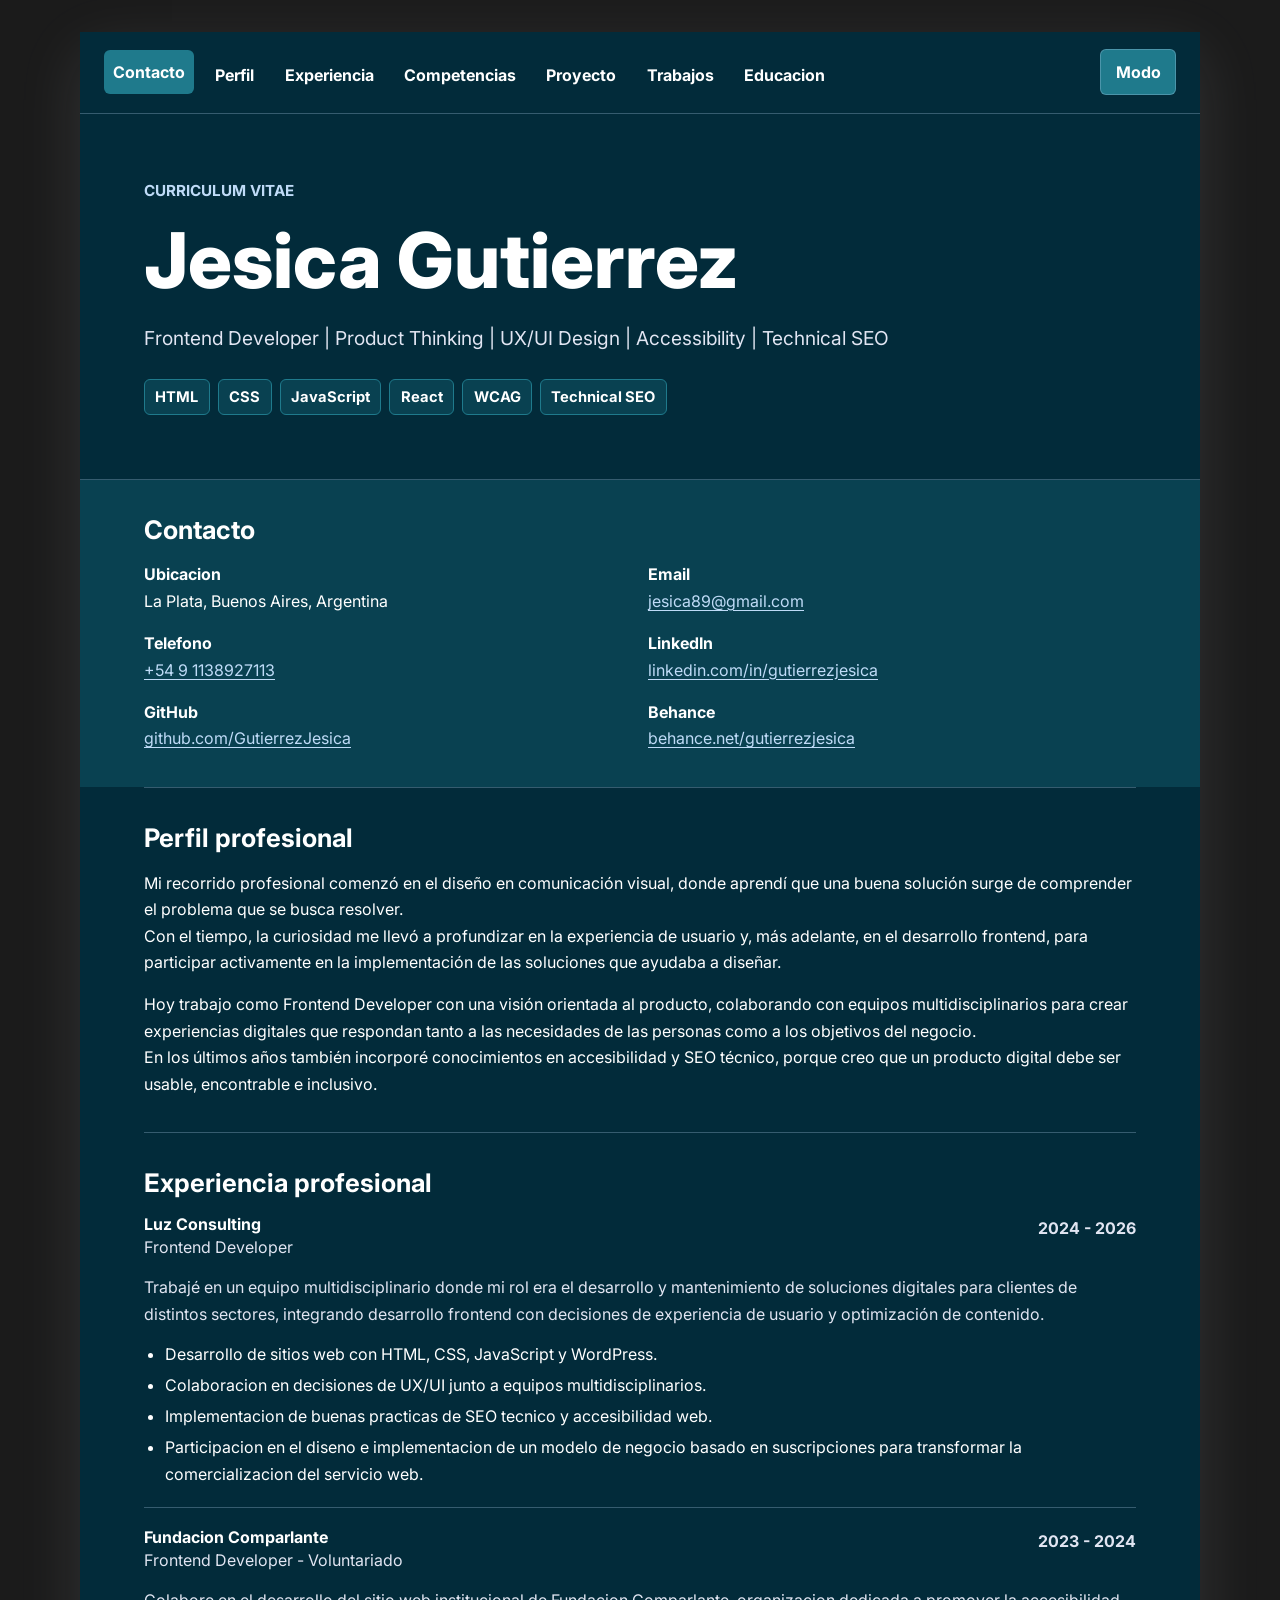
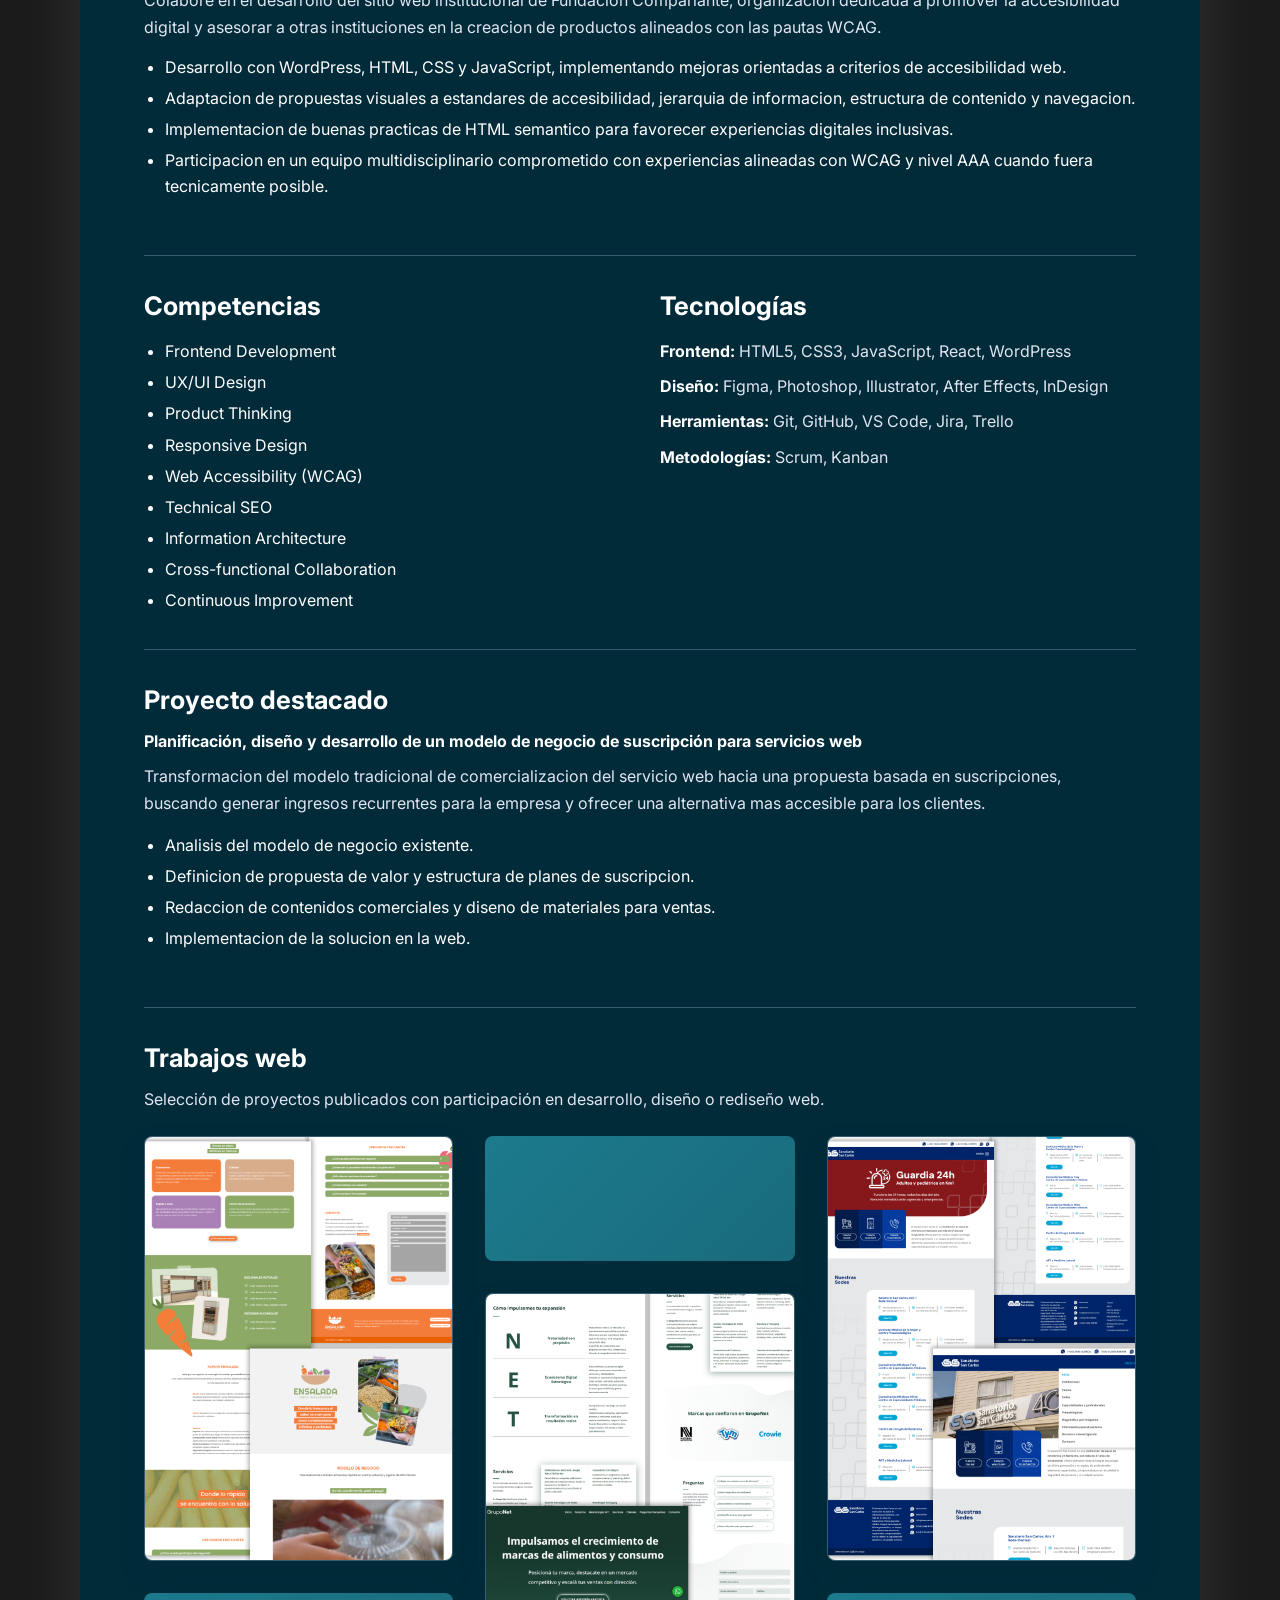
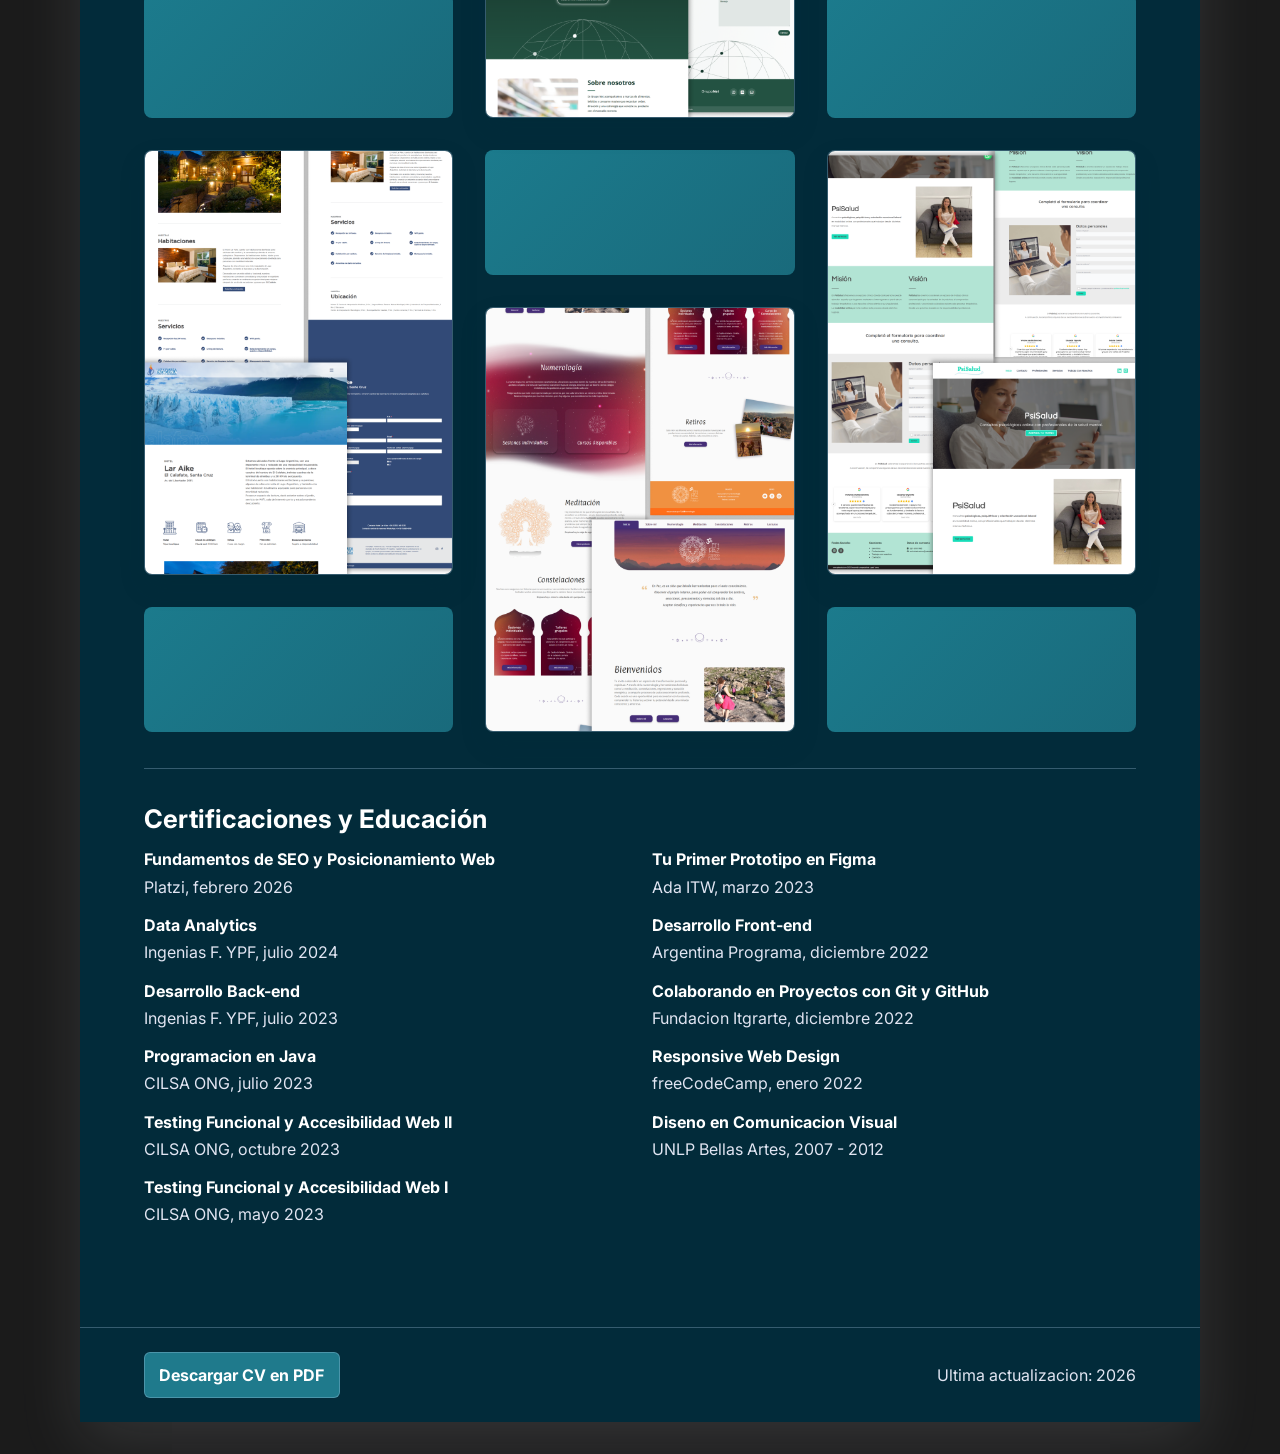
==== index.html @ cd1160b7 "certificaciones listas" ====
<!DOCTYPE html>
<html lang="es-AR" data-theme="light">
<head>
    <meta charset="UTF-8">
    <meta name="viewport" content="width=device-width, initial-scale=1.0">
    <meta name="description" content="CV de Jesica Gutierrez, Frontend Developer con experiencia en accesibilidad web, UX/UI, SEO tecnico, WordPress, HTML, CSS, JavaScript y React.">
    <meta name="keywords" content="Jesica Gutierrez, Frontend Developer, UX UI, accesibilidad web, WCAG, SEO tecnico, WordPress, React, HTML, CSS, JavaScript, La Plata">
    <meta name="author" content="Jesica Gutierrez">
    <meta name="robots" content="index, follow">
    <meta property="og:type" content="profile">
    <meta property="og:title" content="Jesica Gutierrez | Frontend Developer">
    <meta property="og:description" content="CV profesional de Jesica Gutierrez: frontend, UX/UI, accesibilidad web, SEO tecnico y WordPress.">
    <meta property="og:locale" content="es_AR">
    <meta name="twitter:card" content="summary">
    <meta name="twitter:title" content="Jesica Gutierrez | Frontend Developer">
    <meta name="twitter:description" content="CV profesional orientado a frontend, accesibilidad web, UX/UI y SEO tecnico.">
    <link rel="canonical" href="https://gutierrezjesica.github.io/CV-Gutierrez-Jesica/">
    <link rel="preconnect" href="https://fonts.googleapis.com">
    <link rel="preconnect" href="https://fonts.gstatic.com" crossorigin>
    <link rel="stylesheet" href="https://fonts.googleapis.com/css2?family=Inter:opsz,wght@14..32,100..900&display=swap">
    <link rel="stylesheet" href="estilos.css">
    <script src="funciones.js" defer></script>
    <script type="application/ld+json">
    {
        "@context": "https://schema.org",
        "@type": "Person",
        "name": "Jesica Gutierrez",
        "jobTitle": "Frontend Developer",
        "email": "mailto:jesica89@gmail.com",
        "telephone": "+5491138927113",
        "address": {
            "@type": "PostalAddress",
            "addressLocality": "La Plata",
            "addressRegion": "Buenos Aires",
            "addressCountry": "AR"
        },
        "url": "https://gutierrezjesica.github.io/CV-Gutierrez-Jesica/",
        "sameAs": [
            "https://linkedin.com/in/gutierrezjesica",
            "https://github.com/GutierrezJesica",
            "https://behance.net/gutierrezjesica"
        ],
        "knowsAbout": [
            "Frontend Development",
            "Web Accessibility",
            "WCAG",
            "UX/UI Design",
            "Technical SEO",
            "WordPress",
            "React",
            "HTML5",
            "CSS3",
            "JavaScript"
        ]
    }
    </script>
    <title>Jesica Gutierrez | Frontend Developer, Accesibilidad y UX/UI</title>
</head>
<body>
    <a class="skip-link" href="#contenido">Saltar al contenido principal</a>

    <div class="page-shell">
        <header class="site-header">
            <nav class="site-nav" aria-label="Navegacion principal del CV">
                <ul>
                    <li><a href="#contacto">Contacto</a></li>
                    <li><a href="#perfil">Perfil</a></li>
                    <li><a href="#experiencia">Experiencia</a></li>
                    <li><a href="#competencias">Competencias</a></li>
                    <li><a href="#proyecto">Proyecto</a></li>
                    <li><a href="#trabajos">Trabajos</a></li>
                    <li><a href="#educacion">Educacion</a></li>
                </ul>
                <button class="theme-toggle" type="button" aria-pressed="false" aria-label="Cambiar a modo oscuro">
                    <span aria-hidden="true">Modo</span>
                </button>
            </nav>

            <div class="hero">
                <p class="eyebrow">Curriculum vitae</p>
                <h1>Jesica Gutierrez</h1>
                <p class="headline">Frontend Developer | Product Thinking | UX/UI Design | Accessibility | Technical SEO</p>
                <ul class="hero-tags" aria-label="Especialidades principales">
                    <li>HTML</li>
                    <li>CSS</li>
                    <li>JavaScript</li>
                    <li>React</li>
                    <li>WCAG</li>
                    <li>Technical SEO</li>
                </ul>
            </div>
        </header>

        <main id="contenido">
            <section class="section contact-section" id="contacto" aria-labelledby="contacto-titulo">
                <h2 id="contacto-titulo">Contacto</h2>
                <address class="contact-grid">
                    <p><span>Ubicacion</span> La Plata, Buenos Aires, Argentina</p>
                    <p><span>Email</span> <a href="mailto:jesica89@gmail.com">jesica89@gmail.com</a></p>
                    <p><span>Telefono</span> <a href="tel:+5491138927113">+54 9 1138927113</a></p>
                    <p><span>LinkedIn</span> <a href="https://linkedin.com/in/gutierrezjesica">linkedin.com/in/gutierrezjesica</a></p>
                    <p><span>GitHub</span> <a href="https://github.com/GutierrezJesica">github.com/GutierrezJesica</a></p>
                    <p><span>Behance</span> <a href="https://behance.net/gutierrezjesica">behance.net/gutierrezjesica</a></p>
                </address>
            </section>

            <section class="section" id="perfil" aria-labelledby="perfil-titulo">
                <h2 id="perfil-titulo">Perfil profesional</h2>
                <p>Mi recorrido profesional comenzó en el diseño en comunicación visual, donde aprendí que una buena solución surge de comprender el problema que se busca resolver.
<br>Con el tiempo, la curiosidad me llevó a profundizar en la experiencia de usuario y, más adelante, en el desarrollo frontend, para participar activamente en la implementación de las soluciones que ayudaba a diseñar.</p>
                <p>Hoy trabajo como Frontend Developer con una visión orientada al producto, colaborando con equipos multidisciplinarios para crear experiencias digitales que respondan tanto a las necesidades de las personas como a los objetivos del negocio.
<br>En los últimos años también incorporé conocimientos en accesibilidad y SEO técnico, porque creo que un producto digital debe ser usable, encontrable e inclusivo.</p>
            </section>

            <section class="section" id="experiencia" aria-labelledby="experiencia-titulo">
                <h2 id="experiencia-titulo">Experiencia profesional</h2>

                <article class="job">
                    <header>
                        <div>
                            <h3>Luz Consulting</h3>
                            <p>Frontend Developer</p>
                        </div>
                        <p class="date">2024 - 2026</p>
                    </header>
                    <p>Trabajé en un equipo multidisciplinario donde mi rol era el desarrollo y mantenimiento de soluciones digitales para clientes de distintos sectores, integrando desarrollo frontend con decisiones de experiencia de usuario y optimización de contenido.</p>
                    <ul>
                        <li>Desarrollo de sitios web con HTML, CSS, JavaScript y WordPress.</li>
                        <li>Colaboracion en decisiones de UX/UI junto a equipos multidisciplinarios.</li>
                        <li>Implementacion de buenas practicas de SEO tecnico y accesibilidad web.</li>
                        <li>Participacion en el diseno e implementacion de un modelo de negocio basado en suscripciones para transformar la comercializacion del servicio web.</li>
                    </ul>
                </article>

                <article class="job">
                    <header>
                        <div>
                            <h3>Fundacion Comparlante</h3>
                            <p>Frontend Developer - Voluntariado</p>
                        </div>
                        <p class="date">2023 - 2024</p>
                    </header>
                    <p>Colabore en el desarrollo del sitio web institucional de Fundacion Comparlante, organizacion dedicada a promover la accesibilidad digital y asesorar a otras instituciones en la creacion de productos alineados con las pautas WCAG.</p>
                    <ul>
                        <li>Desarrollo con WordPress, HTML, CSS y JavaScript, implementando mejoras orientadas a criterios de accesibilidad web.</li>
                        <li>Adaptacion de propuestas visuales a estandares de accesibilidad, jerarquia de informacion, estructura de contenido y navegacion.</li>
                        <li>Implementacion de buenas practicas de HTML semantico para favorecer experiencias digitales inclusivas.</li>
                        <li>Participacion en un equipo multidisciplinario comprometido con experiencias alineadas con WCAG y nivel AAA cuando fuera tecnicamente posible.</li>
                    </ul>
                </article>
            </section>

            <section class="section" id="competencias" aria-label="Competencias y tecnologías">
                <div class="skills-grid">
                    <section aria-labelledby="competencias-lista-titulo">
                        <h2 id="competencias-lista-titulo">Competencias</h2>
                        <ul>
                            <li>Frontend Development</li>
                            <li>UX/UI Design</li>
                            <li>Product Thinking</li>
                            <li>Responsive Design</li>
                            <li>Web Accessibility (WCAG)</li>
                            <li>Technical SEO</li>
                            <li>Information Architecture</li>
                            <li>Cross-functional Collaboration</li>
                            <li>Continuous Improvement</li>
                        </ul>
                    </section>
                    <section aria-labelledby="tecnologias-lista-titulo">
                        <h2 id="tecnologias-lista-titulo">Tecnologías</h2>
                        <dl class="tech-list">
                            <div>
                                <dt>Frontend:</dt>
                                <dd>HTML5, CSS3, JavaScript, React, WordPress</dd>
                            </div>
                            <div>
                                <dt>Diseño:</dt>
                                <dd>Figma, Photoshop, Illustrator, After Effects, InDesign</dd>
                            </div>
                            <div>
                                <dt>Herramientas:</dt>
                                <dd>Git, GitHub, VS Code, Jira, Trello</dd>
                            </div>
                            <div>
                                <dt>Metodologías:</dt>
                                <dd>Scrum, Kanban</dd>
                            </div>
                        </dl>
                    </section>
                </div>
            </section>

            <section class="section" id="proyecto" aria-labelledby="proyecto-titulo">
                <h2 id="proyecto-titulo">Proyecto destacado</h2>
                <article class="project">
                    <h3>Planificación, diseño y desarrollo de un modelo de negocio de suscripción para servicios web</h3>
                    <p>Transformacion del modelo tradicional de comercializacion del servicio web hacia una propuesta basada en suscripciones, buscando generar ingresos recurrentes para la empresa y ofrecer una alternativa mas accesible para los clientes.</p>
                    <ul>
                        <li>Analisis del modelo de negocio existente.</li>
                        <li>Definicion de propuesta de valor y estructura de planes de suscripcion.</li>
                        <li>Redaccion de contenidos comerciales y diseno de materiales para ventas.</li>
                        <li>Implementacion de la solucion en la web.</li>
                    </ul>
                </article>
            </section>

            <section class="section" id="trabajos" aria-labelledby="trabajos-titulo">
                <div class="section-heading">
                    <h2 id="trabajos-titulo">Trabajos web</h2>
                    <p>Selección de proyectos publicados con participación en desarrollo, diseño o rediseño web.</p>
                </div>
                <section class="mosaic" aria-label="Proyectos destacados">
                    <div class="column">
                        <article class="card image tall">
                            <img src="Proyectos/Ensalada.png" alt="Captura del sitio web Ensalada" loading="lazy">
                            <a class="card-overlay" href="https://ensalada.com.ar/" target="_blank" rel="noopener noreferrer" aria-labelledby="project-1-title" aria-label="Ver proyecto Ensalada">
                                <p class="card-type">Desarrollo web</p>
                                <h3 id="project-1-title">Ensalada</h3>
                                <p>Sitio para marca gastronómica con foco en presentación comercial, modelo de negocio y puntos de contacto.</p>
                                <span class="card-cta">Ver proyecto</span>
                                <span class="sr-only">Ver proyecto Ensalada en una pestaña nueva</span>
                            </a>
                        </article>

                        <div class="block small" aria-hidden="true"></div>

                        <article class="card image medium">
                            <img src="Proyectos/Complejos%20Luz%20y%20Fuerza.png" alt="Captura del sitio web Luz y Fuerza Patagonia" loading="lazy">
                            <a class="card-overlay" href="https://complejoshotelerosluzyfuerzapatagonia.com.ar/" target="_blank" rel="noopener noreferrer" aria-labelledby="project-2-title" aria-label="Ver proyecto Luz y Fuerza Patagonia">
                                <p class="card-type">Desarrollo web</p>
                                <h3 id="project-2-title">Luz y Fuerza Patagonia</h3>
                                <p>Sitio para complejos hoteleros con foco en la comunicación de sedes, servicios e información institucional.</p>
                                <span class="card-cta">Ver proyecto</span>
                                <span class="sr-only">Ver proyecto Luz y Fuerza Patagonia en una pestaña nueva</span>
                            </a>
                        </article>

                        <div class="block large" aria-hidden="true"></div>
                    </div>

                    <div class="column reverse">
                        <div class="block medium" aria-hidden="true"></div>

                        <article class="card image small">
                            <img src="Proyectos/Grupo%20NET.png" alt="Captura del sitio web Grupo NET" loading="lazy">
                            <a class="card-overlay" href="https://gruponet.ar/" target="_blank" rel="noopener noreferrer" aria-labelledby="project-3-title" aria-label="Ver proyecto Grupo NET">
                                <p class="card-type">Desarrollo web</p>
                                <h3 id="project-3-title">Grupo NET</h3>
                                <p>Presencia corporativa para comunicar servicios, propuesta de valor y canales de contacto.</p>
                                <span class="card-cta">Ver proyecto</span>
                                <span class="sr-only">Ver proyecto Grupo NET en una pestaña nueva</span>
                            </a>
                        </article>

                        <div class="block large" aria-hidden="true"></div>

                        <article class="card image tall">
                            <img src="Proyectos/En%20Paz%20espacio.png" alt="Captura del sitio web En Paz Espacio" loading="lazy">
                            <a class="card-overlay" href="https://enpazespacio.com.ar/" target="_blank" rel="noopener noreferrer" aria-labelledby="project-4-title" aria-label="Ver proyecto En Paz Espacio">
                                <p class="card-type">Diseño web</p>
                                <h3 id="project-4-title">En Paz Espacio</h3>
                                <p>Diseño de experiencia para espacio holístico, con organización de contenidos y navegación clara.</p>
                                <span class="card-cta">Ver proyecto</span>
                                <span class="sr-only">Ver proyecto En Paz Espacio en una pestaña nueva</span>
                            </a>
                        </article>
                    </div>

                    <div class="column">
                        <article class="card image medium">
                            <img src="Proyectos/Sanatorio%20San%20Carlos.png" alt="Captura del sitio web Sanatorio San Carlos" loading="lazy">
                            <a class="card-overlay" href="https://ssancarlos.com.ar/sancarlos/" target="_blank" rel="noopener noreferrer" aria-labelledby="project-5-title" aria-label="Ver proyecto Sanatorio San Carlos">
                                <p class="card-type">Desarrollo web</p>
                                <h3 id="project-5-title">Sanatorio San Carlos</h3>
                                <p>Sitio institucional de salud con información de contacto, turnos y servicios para pacientes.</p>
                                <span class="card-cta">Ver proyecto</span>
                                <span class="sr-only">Ver proyecto Sanatorio San Carlos en una pestaña nueva</span>
                            </a>
                        </article>

                        <div class="block large" aria-hidden="true"></div>

                        <article class="card image small">
                            <img src="Proyectos/Psi%20Salud.png" alt="Captura del sitio web Psi Salud" loading="lazy">
                            <a class="card-overlay" href="https://psisalud.com/" target="_blank" rel="noopener noreferrer" aria-labelledby="project-6-title" aria-label="Ver proyecto Psi Salud">
                                <p class="card-type">Rediseño web</p>
                                <h3 id="project-6-title">Psi Salud</h3>
                                <p>Rediseño para servicio de salud mental online con foco en claridad, confianza y acceso a la información.</p>
                                <span class="card-cta">Ver proyecto</span>
                                <span class="sr-only">Ver proyecto Psi Salud en una pestaña nueva</span>
                            </a>
                        </article>

                        <div class="block medium" aria-hidden="true"></div>
                    </div>
                </section>
            </section>

            <section class="section" id="educacion" aria-labelledby="educacion-titulo">
                <h2 id="educacion-titulo">Certificaciones y Educación</h2>
                <div class="timeline">
                    <article>
                        <h3>Fundamentos de SEO y Posicionamiento Web</h3>
                        <p>Platzi, febrero 2026</p>
                    </article>
                    <article>
                        <h3>Tu Primer Prototipo en Figma</h3>
                        <p>Ada ITW, marzo 2023</p>
                    </article>
                    <article>
                        <h3>Data Analytics</h3>
                        <p>Ingenias F. YPF, julio 2024</p>
                    </article>
                    <article>
                        <h3>Desarrollo Front-end</h3>
                        <p>Argentina Programa, diciembre 2022</p>
                    </article>
                    <article>
                        <h3>Desarrollo Back-end</h3>
                        <p>Ingenias F. YPF, julio 2023</p>
                    </article>
                    <article>
                        <h3>Colaborando en Proyectos con Git y GitHub</h3>
                        <p>Fundacion Itgrarte, diciembre 2022</p>
                    </article>
                    <article>
                        <h3>Programacion en Java</h3>
                        <p>CILSA ONG, julio 2023</p>
                    </article>
                    <article>
                        <h3>Responsive Web Design</h3>
                        <p>freeCodeCamp, enero 2022</p>
                    </article>
                    <article>
                        <h3>Testing Funcional y Accesibilidad Web II</h3>
                        <p>CILSA ONG, octubre 2023</p>
                    </article>
                    <article>
                        <h3>Diseno en Comunicacion Visual</h3>
                        <p>UNLP Bellas Artes, 2007 - 2012</p>
                    </article>
                    <article>
                        <h3>Testing Funcional y Accesibilidad Web I</h3>
                        <p>CILSA ONG, mayo 2023</p>
                    </article>
                </div>
            </section>
        </main>

        <footer class="site-footer">
            <a class="button" href="CV-GutierrezJesica.pdf" download>Descargar CV en PDF</a>
            <p>Ultima actualizacion: 2026</p>
        </footer>
    </div>
</body>
</html>
---- estilos.css ----
:root {
    color-scheme: dark;
    scroll-behavior: smooth;
    --palette-bg: #022b3a;
    --palette-detail: #1f7a8c;
    --palette-accent: #bfdbf7;
    --palette-shadow: #e1e5f2;
    --palette-text: #ffffff;
    --bg: var(--palette-bg);
    --surface: var(--palette-bg);
    --surface-muted: rgba(31, 122, 140, 0.28);
    --text: var(--palette-text);
    --muted: var(--palette-shadow);
    --border: rgba(191, 219, 247, 0.28);
    --accent: var(--palette-accent);
    --accent-strong: var(--palette-accent);
    --detail: var(--palette-detail);
    --focus: var(--palette-accent);
    --shadow: rgba(225, 229, 242, 0.12);
    --font-sans: "Inter", system-ui, -apple-system, BlinkMacSystemFont, "Segoe UI", sans-serif;
    --font-size-base: 1rem;
    --font-size-small: 0.92rem;
    --font-size-label: 0.95rem;
    --font-size-body-large: clamp(1.1rem, 2.4vw, 1.2rem);
    --font-size-heading: clamp(1.35rem, 2vw, 1.75rem);
    --font-size-title: clamp(2.4rem, 7vw, 4.8rem);
    --font-weight-regular: 400;
    --font-weight-bold: 700;
    --font-weight-extrabold: 800;
    --line-height-base: 1.65;
    --line-height-heading: 1.2;
}

html[data-theme="dark"] {
    color-scheme: dark;
    --bg: var(--palette-bg);
    --surface: var(--palette-bg);
    --surface-muted: rgba(31, 122, 140, 0.28);
    --text: var(--palette-text);
    --muted: var(--palette-shadow);
    --border: rgba(191, 219, 247, 0.28);
    --accent: var(--palette-accent);
    --accent-strong: var(--palette-accent);
    --detail: var(--palette-detail);
    --focus: var(--palette-accent);
    --shadow: rgba(235, 237, 243, 0.12);
}

* {
    box-sizing: border-box;
}

html {
    font-size: 100%;
}

body {
    margin: 0;
    min-height: 100vh;
    background: #1b1b1b;
    color: var(--text);
    font-family: var(--font-sans);
    font-optical-sizing: auto;
    font-size: var(--font-size-base);
    font-weight: var(--font-weight-regular);
    line-height: var(--line-height-base);
}

body,
button {
    font-family: var(--font-sans);
    font-optical-sizing: auto;
    font-size: var(--font-size-base);
    font-weight: var(--font-weight-regular);
    line-height: var(--line-height-base);
}

a {
    color: var(--accent-strong);
    text-decoration: underline;
    text-underline-offset: 0.18em;
}

a:hover {
    color: var(--accent);
}

a:focus-visible,
button:focus-visible {
    outline: 3px solid var(--focus);
    outline-offset: 4px;
}

p,
ul {
    margin: 0;
}

ul {
    padding-left: 1.3rem;
}

li + li {
    margin-top: 0.3rem;
}

h1,
h2,
h3 {
    margin: 0;
    line-height: var(--line-height-heading);
}

h1 {
    max-width: 14ch;
    font-size: var(--font-size-title);
    font-weight: var(--font-weight-extrabold);
    letter-spacing: 0;
}

h2 {
    font-size: var(--font-size-heading);
    color: var(--text);
}

h3 {
    font-size: var(--font-size-base);
    color: var(--text);
}

.skip-link {
    position: absolute;
    top: 0.75rem;
    left: 0.75rem;
    z-index: 10;
    padding: 0.75rem 1rem;
    background: var(--surface);
    color: var(--accent-strong);
    border: 2px solid var(--focus);
    transform: translateY(-160%);
}

.skip-link:focus {
    transform: translateY(0);
}

.page-shell {
    width: min(1120px, calc(100% - 32px));
    margin: 32px auto;
    background: var(--surface);
    border: 0px solid var(--border);
    box-shadow: 0 20px 60px var(--shadow);
}

.site-header {
    border-bottom: 1px solid var(--border);
}

.site-nav {
    display: flex;
    align-items: center;
    justify-content: space-between;
    gap: 1rem;
    padding: 1rem 1.5rem;
    background: var(--surface);
    border-bottom: 1px solid var(--border);
}

.site-nav ul {
    display: flex;
    flex-wrap: wrap;
    gap: 0.4rem 0.8rem;
    align-items: center;
    padding: 0;
    list-style: none;
}

.site-nav a {
    display: inline-flex;
    min-height: 44px;
    align-items: center;
    padding: 0.35rem 0.55rem;
    border-radius: 6px;
    color: var(--text);
    font-weight: var(--font-weight-bold);
    text-decoration: none;
}

.site-nav a:hover,
.site-nav a[aria-current="true"] {
    background: var(--detail);
    color: var(--palette-text);
}

.theme-toggle,
.button {
    display: inline-flex;
    min-height: 44px;
    align-items: center;
    justify-content: center;
    gap: 0.5rem;
    padding: 0.55rem 0.9rem;
    border: 1px solid var(--border);
    border-radius: 6px;
    background: var(--detail);
    color: var(--text);
    cursor: pointer;
    font-weight: var(--font-weight-bold);
    text-decoration: none;
}

.theme-toggle:hover,
.button:hover {
    background: var(--accent);
    color: var(--surface);
}

.hero {
    padding: clamp(2rem, 6vw, 4rem) clamp(1.5rem, 5vw, 4rem);
}

.eyebrow {
    margin-bottom: 0.75rem;
    color: var(--accent-strong);
    font-size: var(--font-size-label);
    font-weight: var(--font-weight-bold);
    text-transform: uppercase;
}

.headline {
    max-width: 760px;
    margin-top: 1rem;
    color: var(--muted);
    font-size: var(--font-size-body-large);
}

.hero-tags {
    display: flex;
    flex-wrap: wrap;
    gap: 0.5rem;
    margin-top: 1.5rem;
    padding: 0;
    list-style: none;
}

.hero-tags li {
    margin: 0;
    padding: 0.3rem 0.65rem;
    border: 1px solid var(--detail);
    border-radius: 6px;
    background: var(--surface-muted);
    color: var(--text);
    font-size: var(--font-size-small);
    font-weight: var(--font-weight-bold);
}

main {
    padding: 0 clamp(1.5rem, 5vw, 4rem) clamp(2rem, 5vw, 4rem);
}

.section {
    padding: 2.2rem 0;
    border-top: 1px solid var(--border);
}

.section:first-child {
    border-top: 0;
}

.section > h2 {
    margin-bottom: 1rem;
}

.section > p + p {
    margin-top: 1rem;
}

.contact-section {
    background: var(--surface-muted);
    margin-right: calc(clamp(1.5rem, 5vw, 4rem) * -1);
    margin-left: calc(clamp(1.5rem, 5vw, 4rem) * -1);
    padding-right: clamp(1.5rem, 5vw, 4rem);
    padding-left: clamp(1.5rem, 5vw, 4rem);
}

.contact-grid {
    display: grid;
    grid-template-columns: repeat(2, minmax(0, 1fr));
    gap: 1rem;
    font-style: normal;
}

.contact-grid p {
    min-width: 0;
    overflow-wrap: anywhere;
}

.contact-grid span {
    display: block;
    color: var(--text);
    font-weight: var(--font-weight-bold);
}

.job,
.project {
    padding: 1.25rem 0;
    border-top: 1px solid var(--border);
}

.job:first-of-type,
.project:first-of-type {
    border-top: 0;
    padding-top: 0;
}

.job header {
    display: flex;
    justify-content: space-between;
    gap: 1rem;
    margin-bottom: 0.85rem;
}

.job header p,
.date {
    color: var(--muted);
}

.date {
    flex: 0 0 auto;
    font-weight: var(--font-weight-bold);
}

.job > p {
    margin-bottom: 0.85rem;
    color: var(--muted);
}

.skills-grid {
    display: grid;
    grid-template-columns: repeat(2, minmax(0, 1fr));
    gap: 2.5rem;
}

.skills-grid section {
    min-width: 0;
}

.skills-grid h2 {
    margin-bottom: 1rem;
    color: var(--text);
}

.tech-list {
    margin: 0;
}

.tech-list div + div {
    margin-top: 0.55rem;
}

.tech-list dt,
.tech-list dd {
    display: inline;
}

.tech-list dt {
    font-weight: var(--font-weight-bold);
}

.tech-list dd {
    margin: 0;
    color: var(--muted);
}

.timeline {
    display: grid;
    grid-template-columns: repeat(2, minmax(0, 1fr));
    gap: 1rem 1.5rem;
}

.timeline article {
    padding-top: 0;
}

.timeline p {
    margin-top: 0.25rem;
    color: var(--muted);
}

.project h3 {
    margin-bottom: 0.75rem;
}

.project p {
    margin-bottom: 1rem;
    color: var(--muted);
}

.section-heading {
    max-width: 760px;
    margin-bottom: 1.5rem;
}

.section-heading h2 {
    margin-bottom: 0.75rem;
}

.section-heading p {
    color: var(--muted);
}

.mosaic {
    display: grid;
    grid-template-columns: repeat(3, minmax(0, 1fr));
    gap: 32px;
    align-items: start;
    margin-top: 1rem;
}

.column {
    display: flex;
    flex-direction: column;
    gap: 32px;
}

.column.reverse {
    padding-top: 0;
}

.card {
    position: relative;
    overflow: hidden;
    border: 1px solid var(--border);
    border-radius: 8px;
    background: var(--surface);
    box-shadow: 0 12px 26px rgba(2, 43, 58, 0.16);
    transition: transform 0.25s ease, box-shadow 0.25s ease;
}

.card:hover,
.card:focus-within {
    transform: translateY(-2px);
    box-shadow: 0 18px 32px rgba(2, 43, 58, 0.22);
}

.card:focus-visible {
    outline: 3px solid var(--accent);
    outline-offset: 4px;
}

.card.image {
    height: 425px;
}

.card img {
    width: 100%;
    height: 100%;
    display: block;
    object-fit: cover;
    transition: filter 0.25s ease, transform 0.25s ease;
}

.card:hover img,
.card:focus-within img {
    filter: brightness(0.45);
    transform: scale(1.02);
}

.card-overlay {
    position: absolute;
    top: 0;
    left: 0;
    right: 0;
    display: flex;
    flex-direction: column;
    justify-content: flex-start;
    gap: 0.75rem;
    padding: 1.5rem;
    background: rgba(2, 43, 58, 0.85);
    color: var(--palette-text);
    opacity: 0;
    transition: opacity 0.25s ease;
    min-height: 100%;
    text-decoration: none;
}

.card:hover .card-overlay,
.card:focus-within .card-overlay,
.card-overlay:focus {
    opacity: 1;
}

.card-overlay h3,
.card-overlay p,
.card-overlay .card-type {
    text-decoration: none;
}

.card-type {
    margin: 0;
    font-size: 0.75rem;
    font-weight: var(--font-weight-bold);
    text-transform: uppercase;
    letter-spacing: 0.08em;
    color: var(--accent);
}

.card-overlay h3 {
    margin: 0;
    font-size: 1.4rem;
    line-height: 1.2;
}

.card-overlay p {
    margin: 0;
    color: var(--palette-text);
}

.card-cta {
    display: inline-flex;
    align-items: center;
    justify-content: center;
    padding: 0.65rem 1rem;
    margin-top: auto;
    border-radius: 999px;
    border: 1px solid var(--surface);
    background: var(--detail);
    color: var(--surface);
    font-weight: var(--font-weight-bold);
    text-transform: uppercase;
    letter-spacing: 0.08em;
    transition: background 0.2s ease, transform 0.15s ease, border-color 0.2s ease;
}

.card-overlay:hover .card-cta,
.card-overlay:focus .card-cta,
.card-overlay:focus-visible .card-cta {
    background: var(--accent);
}

.card-overlay:active .card-cta {
    transform: translateY(1px);
    background: var(--surface);
    color: var(--detail);
}

.card-overlay:focus-visible {
    outline: 3px solid var(--focus);
    outline-offset: 4px;
}

/* Screen-reader only helper */
.sr-only {
    position: absolute !important;
    width: 1px !important;
    height: 1px !important;
    padding: 0 !important;
    margin: -1px !important;
    overflow: hidden !important;
    clip: rect(0 0 0 0) !important;
    white-space: nowrap !important;
    border: 0 !important;
}

.block {
    border-radius: 8px;
    background: linear-gradient(135deg, rgba(29,127,145,0.95), rgba(31,122,140,0.8));
    height: 125px;
}

@media (max-width: 860px) {
    .mosaic {
        grid-template-columns: 1fr;
    }

    .column.reverse {
        padding-top: 0;
    }
}

@media (max-width: 560px) {
    .mosaic {
        gap: 0.8rem;
    }

    .column {
        gap: 0.8rem;
    }

    .tall {
        height: 240px;
    }

    .medium {
        height: 180px;
    }

    .small {
        height: 120px;
    }

    .large {
        height: 220px;
    }
}

.site-footer {
    display: flex;
    align-items: center;
    justify-content: space-between;
    gap: 1rem;
    padding: 1.5rem clamp(1.5rem, 5vw, 4rem);
    border-top: 1px solid var(--border);
    color: var(--muted);
}

@media (prefers-reduced-motion: reduce) {
    :root {
        scroll-behavior: auto;
    }
}

@media (max-width: 860px) {
    .site-nav {
        align-items: flex-start;
        flex-direction: column;
    }

    .skills-grid,
    .work-grid,
    .timeline,
    .contact-grid {
        grid-template-columns: 1fr;
    }
}

@media (max-width: 560px) {
    .page-shell {
        width: 100%;
        margin: 0;
        border-right: 0;
        border-left: 0;
    }

    .site-nav ul {
        width: 100%;
    }

    .site-nav li {
        flex: 1 1 44%;
    }

    .site-nav a {
        width: 100%;
    }

    .job header,
    .site-footer {
        flex-direction: column;
        align-items: flex-start;
    }
}
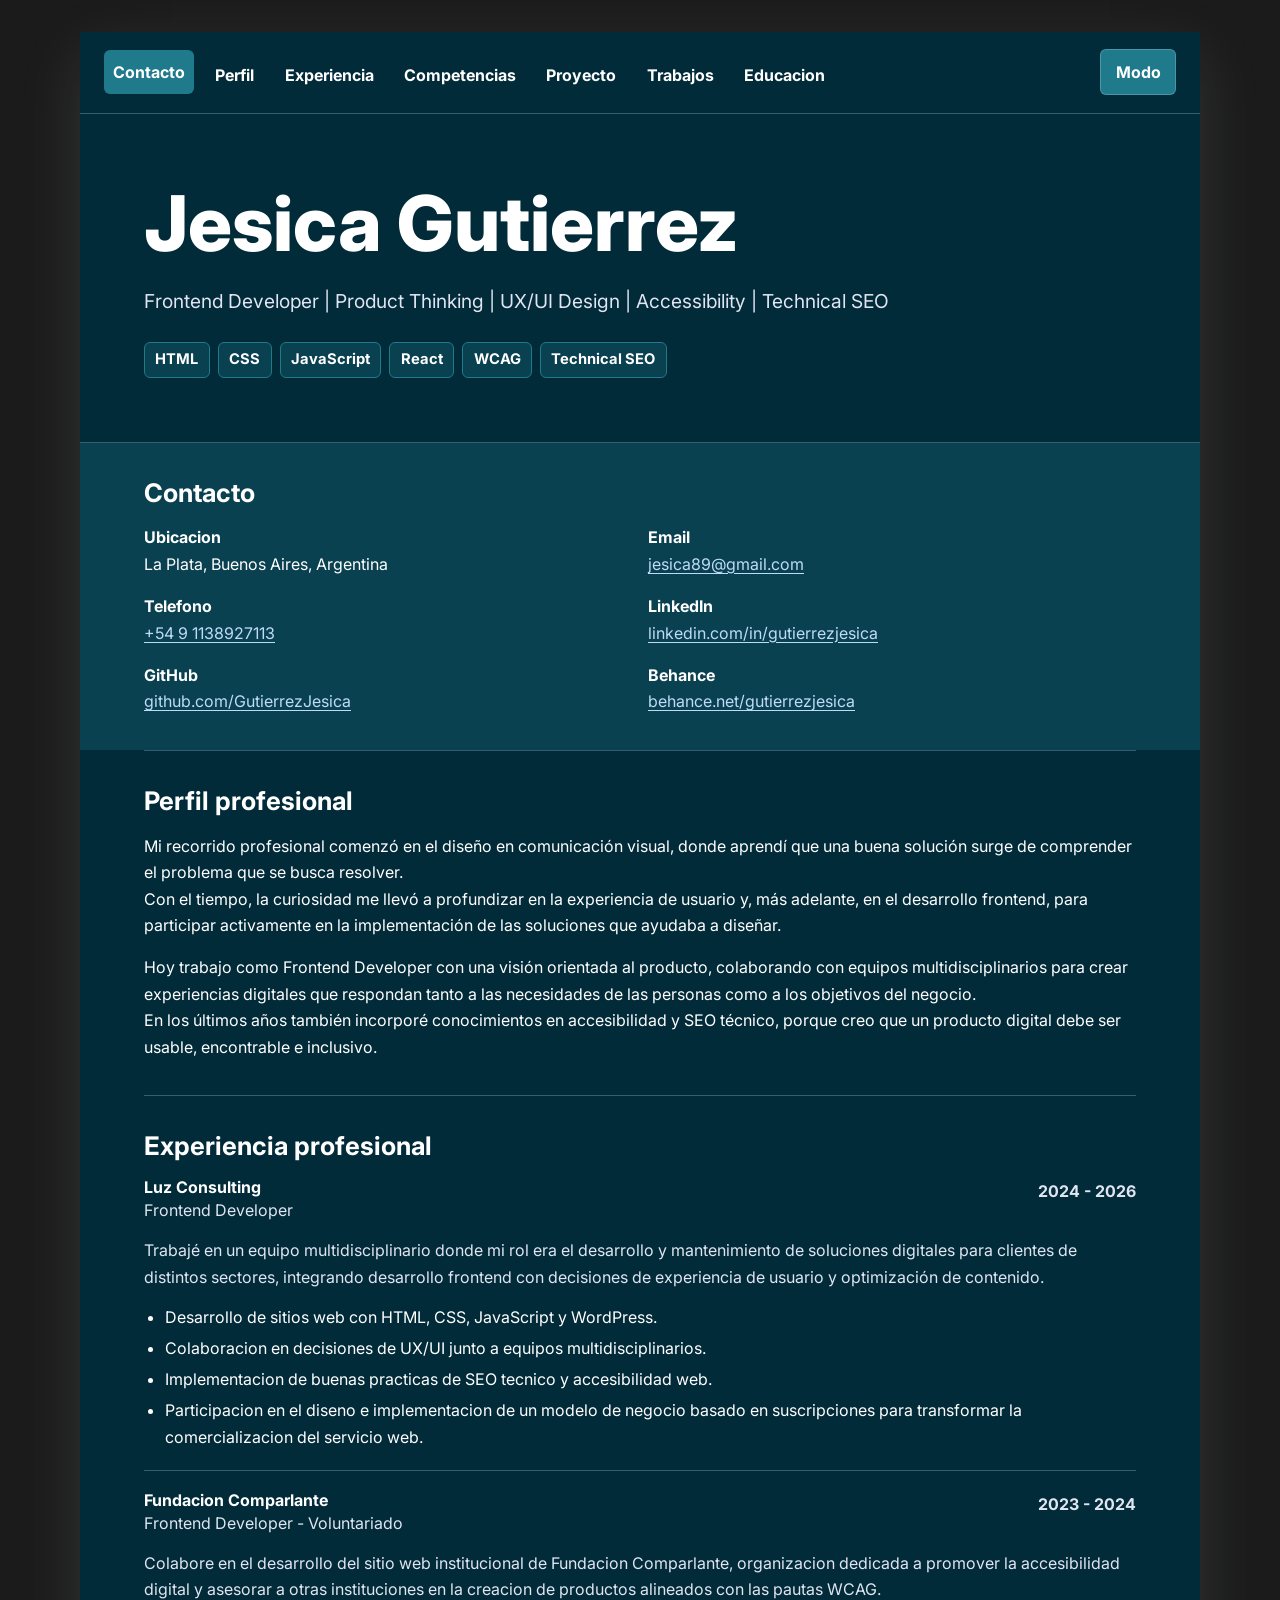
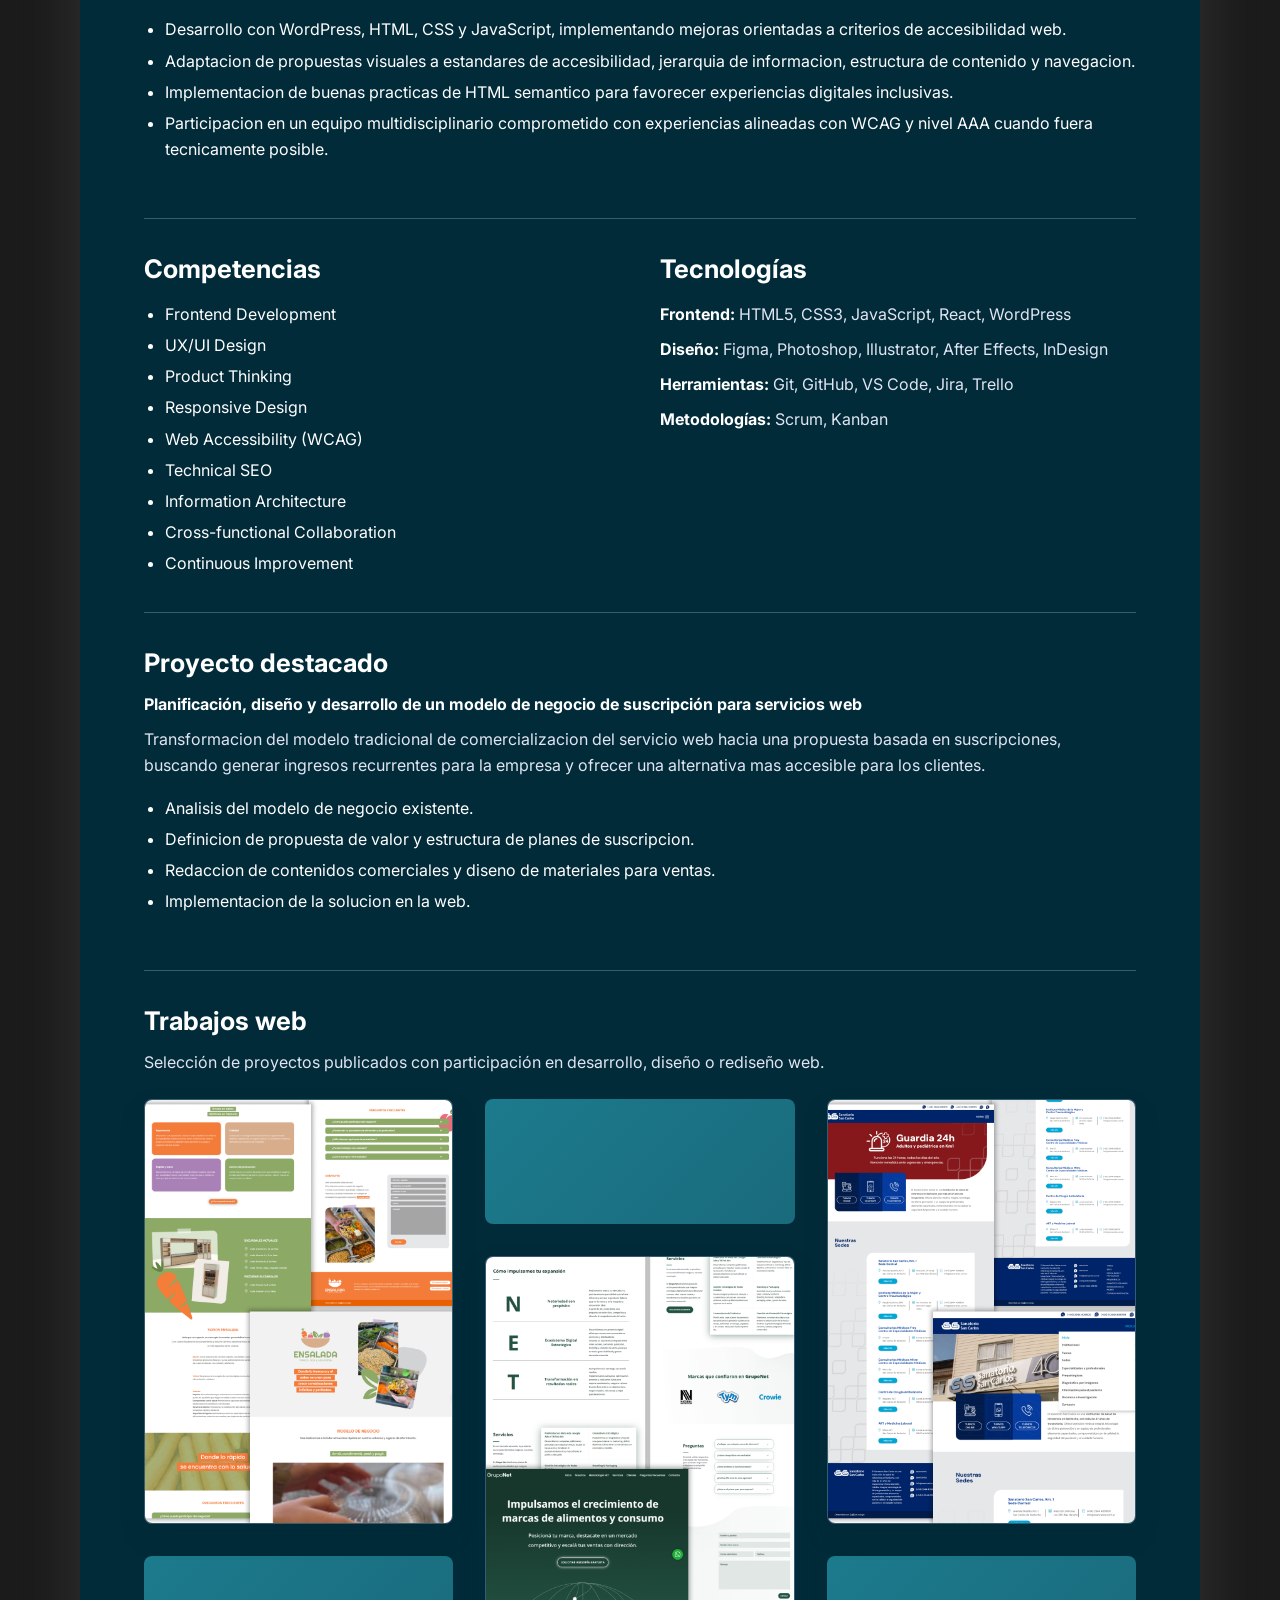
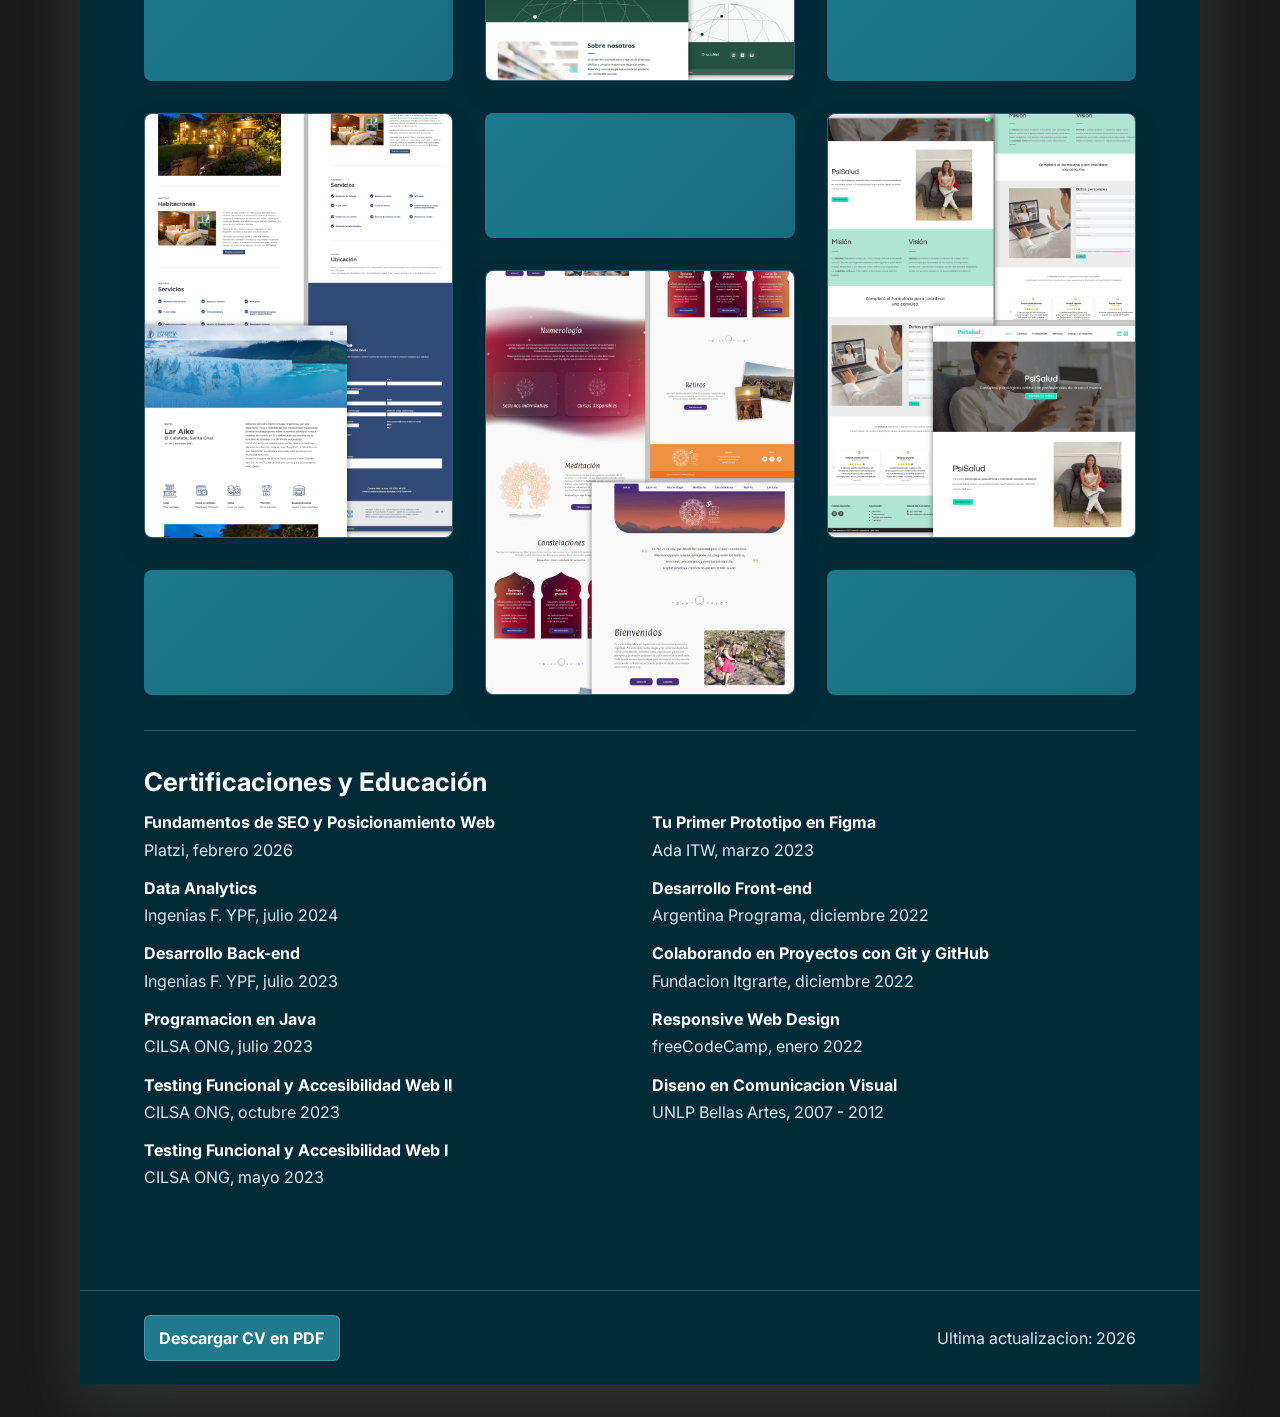
==== commit 829939c3: "chau linea" ====
--- a/index.html
+++ b/index.html
@@ -77,7 +77,6 @@
             </nav>
 
             <div class="hero">
-                <p class="eyebrow">Curriculum vitae</p>
                 <h1>Jesica Gutierrez</h1>
                 <p class="headline">Frontend Developer | Product Thinking | UX/UI Design | Accessibility | Technical SEO</p>
                 <ul class="hero-tags" aria-label="Especialidades principales">
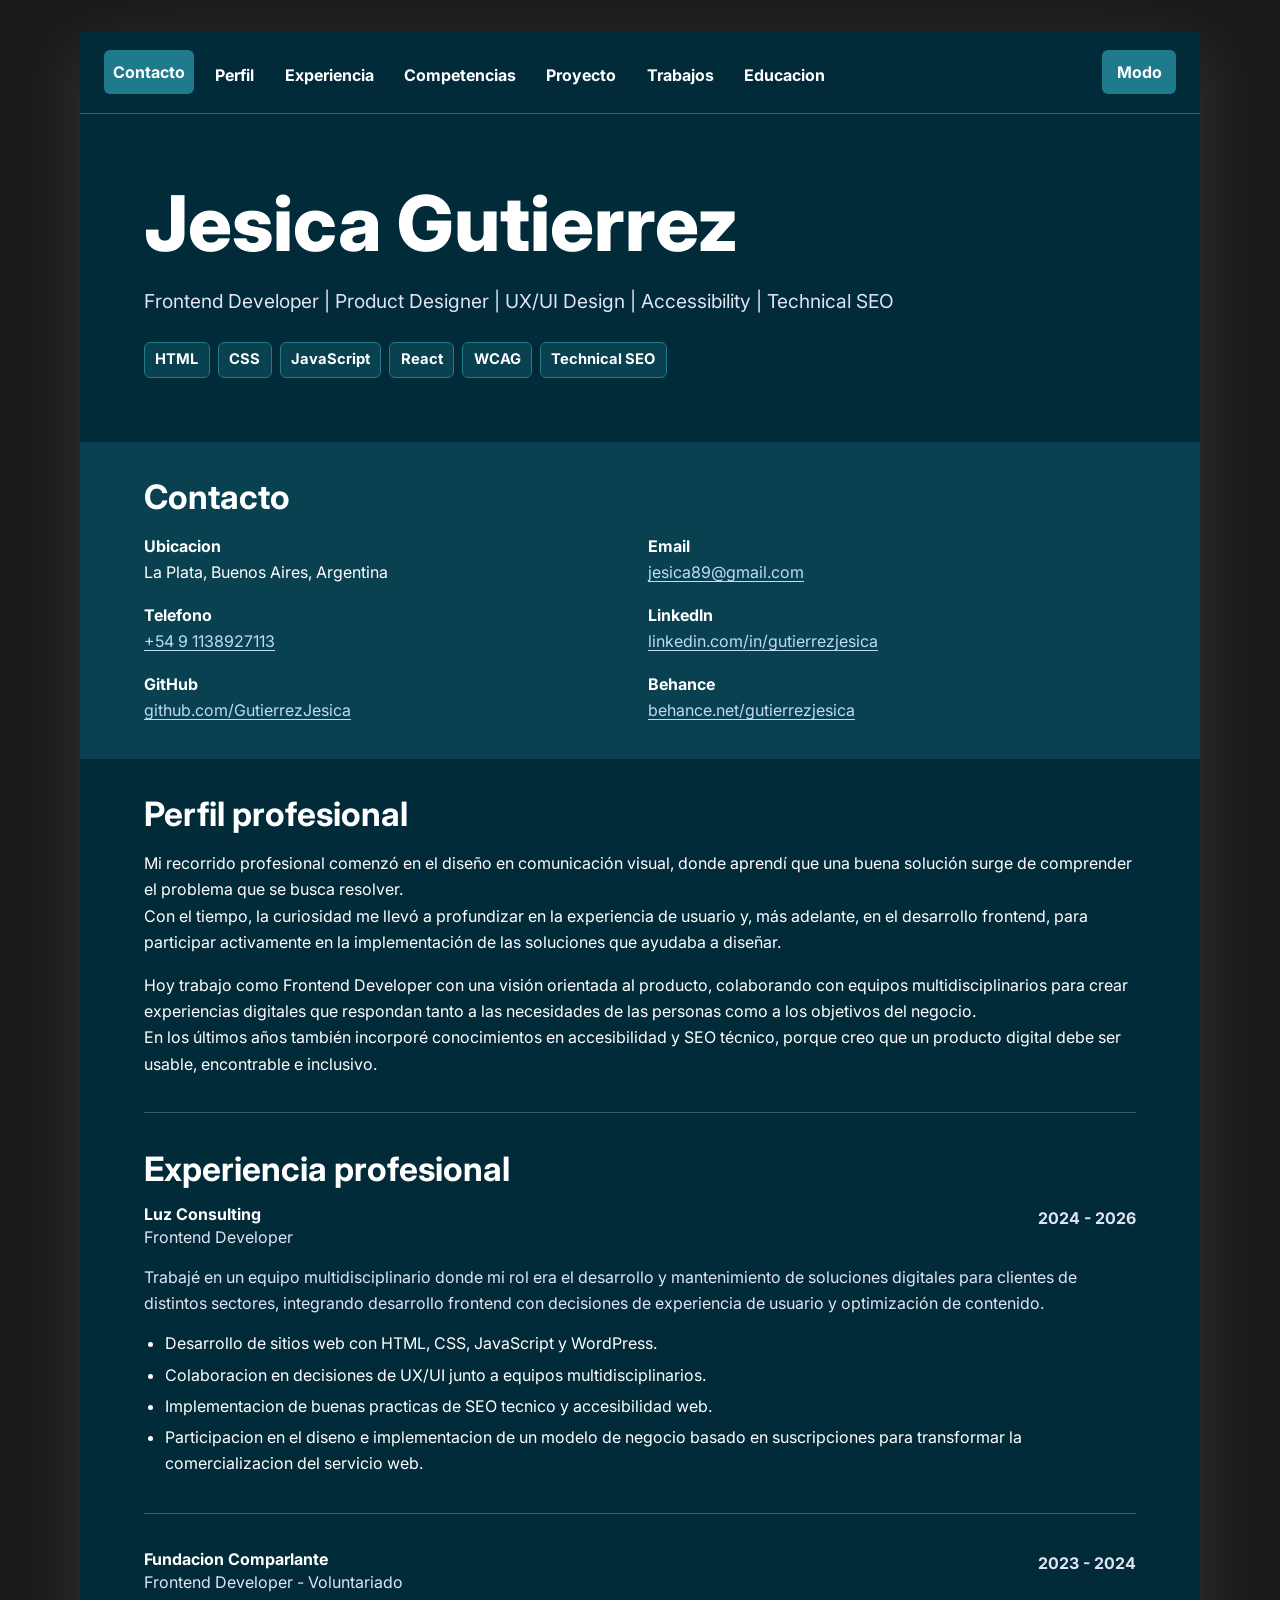
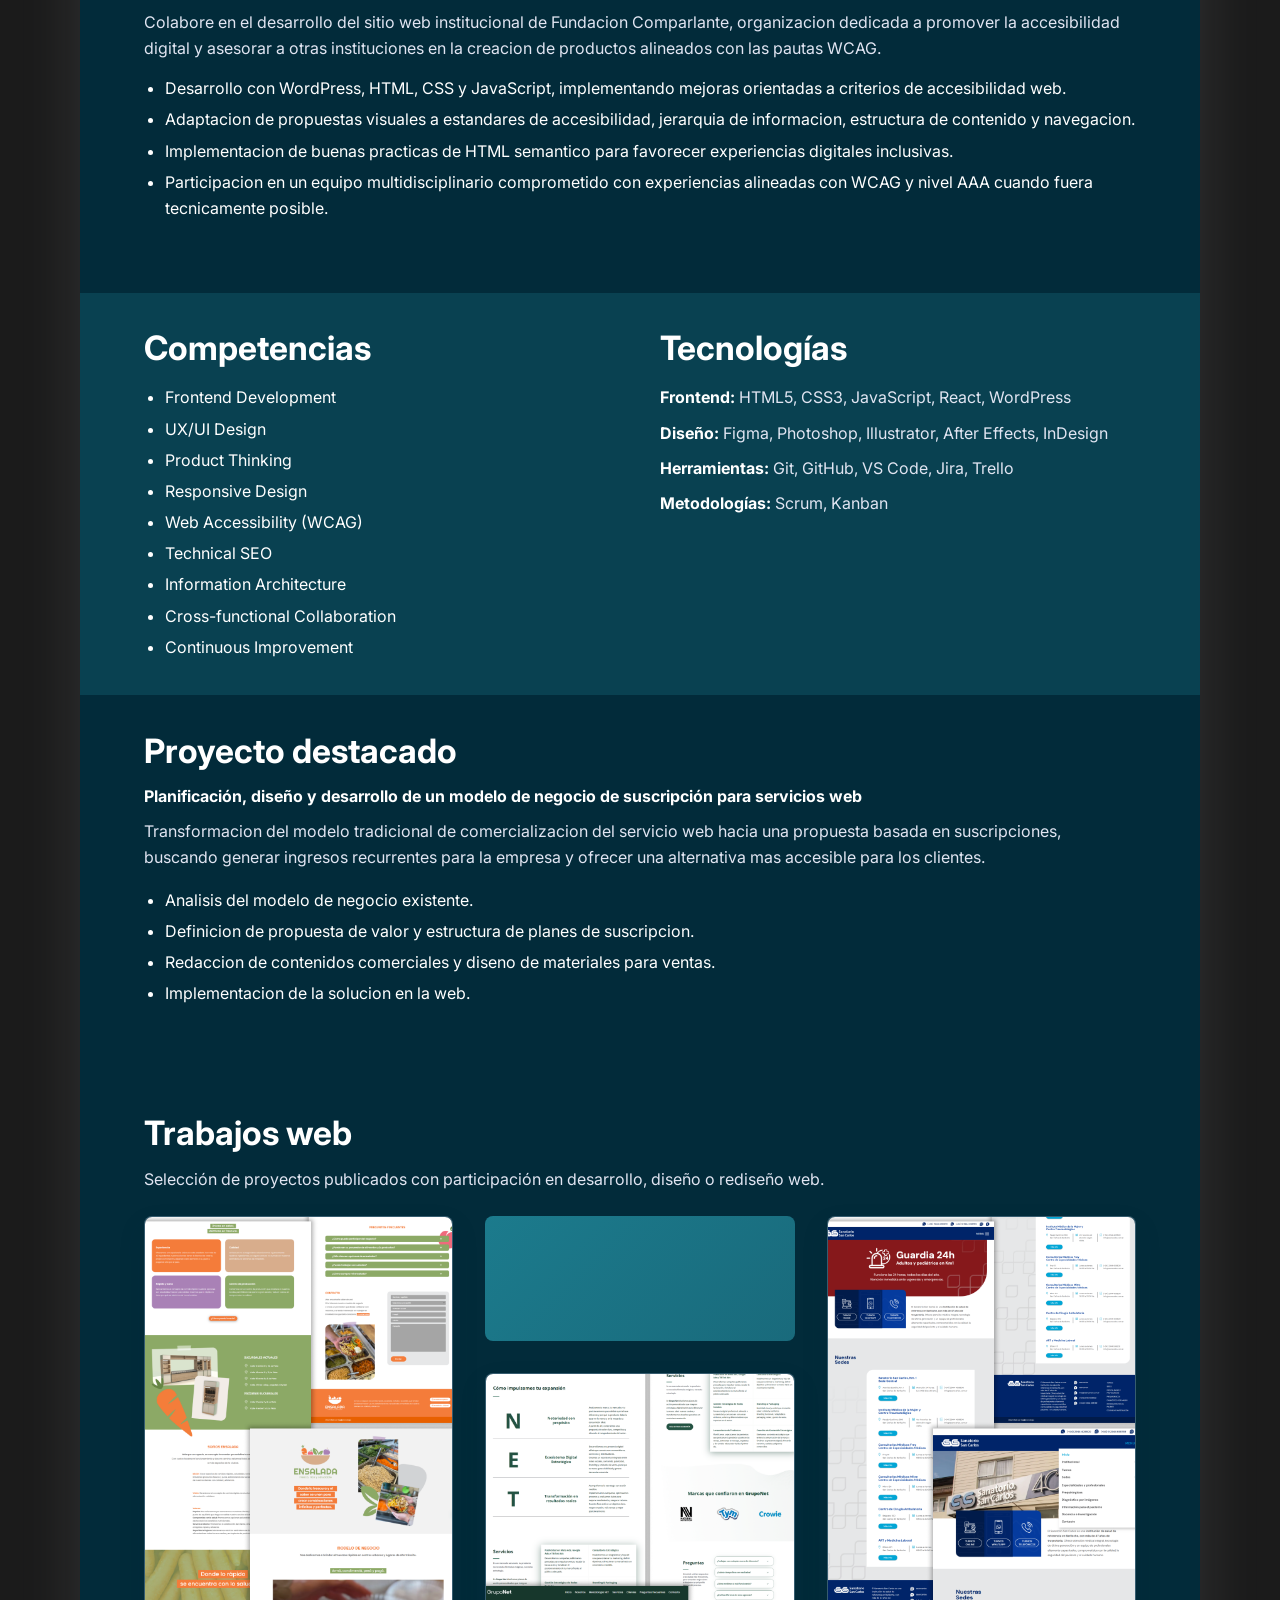
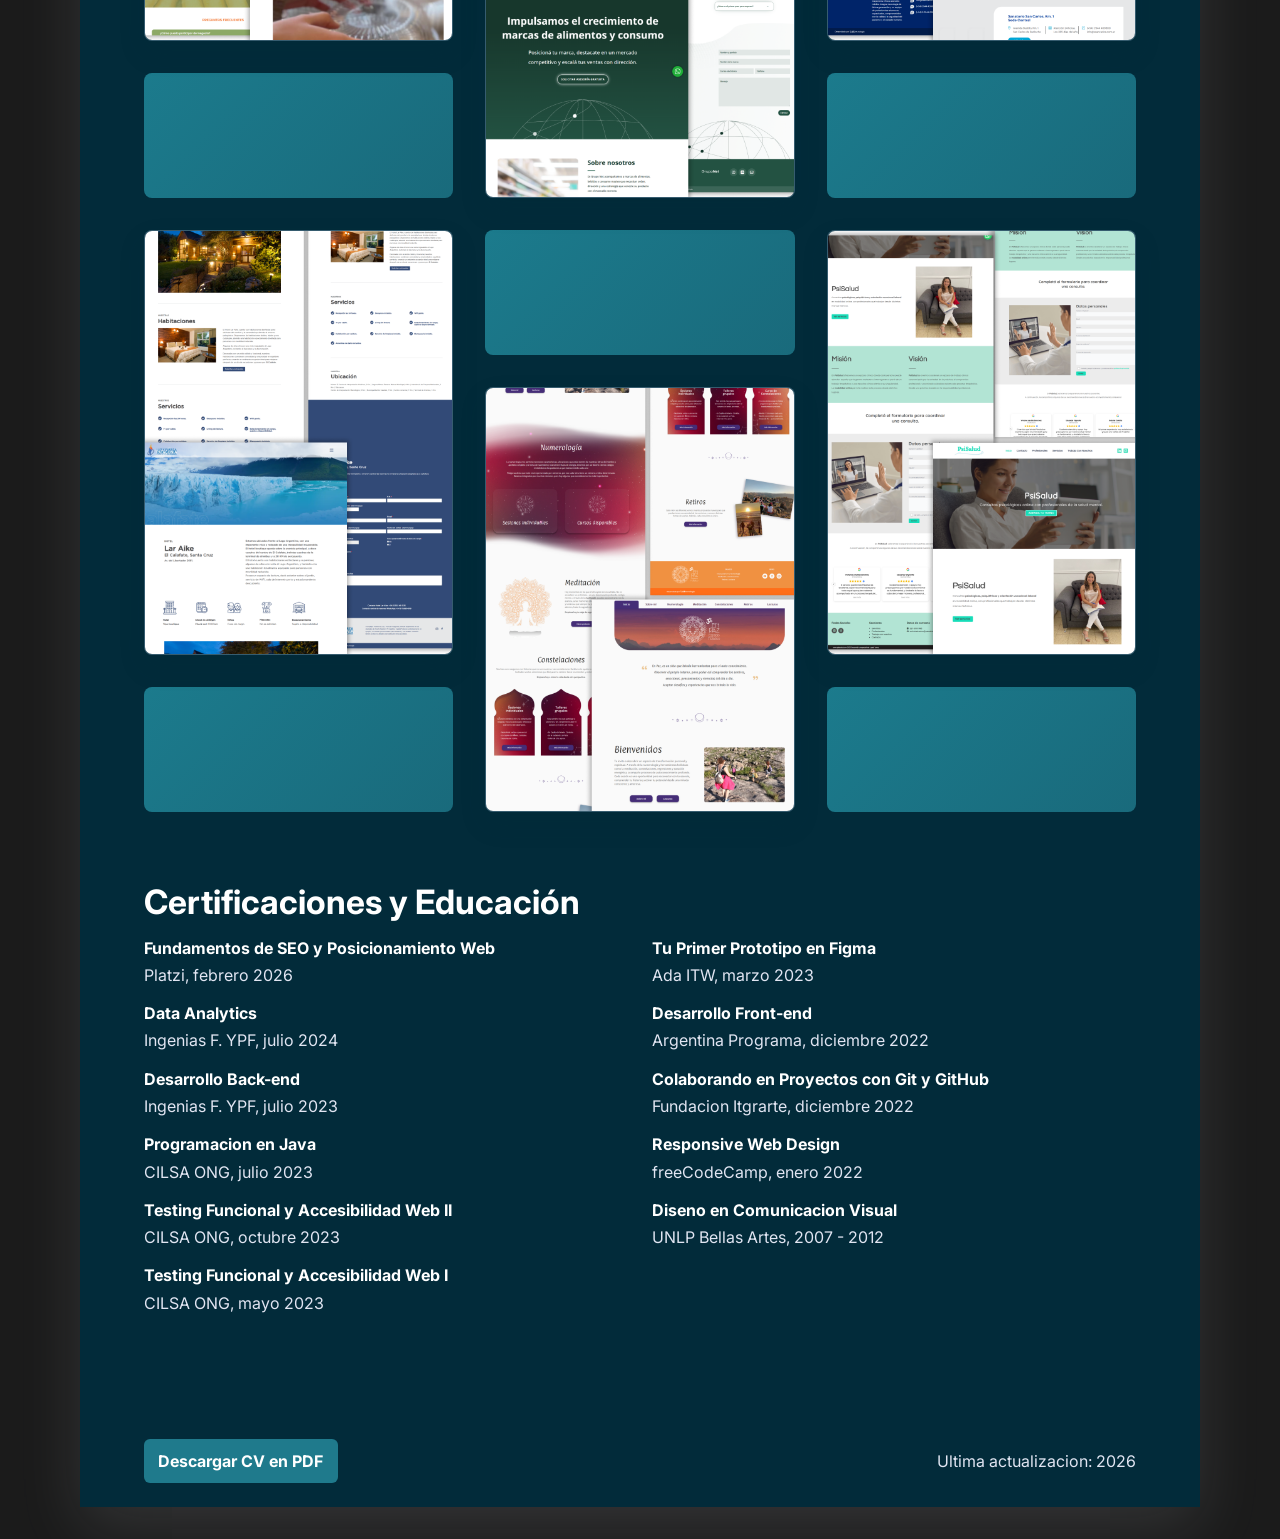
==== commit 4414fe6e: "titulo corregido" ====
--- a/index.html
+++ b/index.html
@@ -54,7 +54,7 @@
         ]
     }
     </script>
-    <title>Jesica Gutierrez | Frontend Developer, Accesibilidad y UX/UI</title>
+    <title>Jesica Gutierrez | Frontend Developer, Product Designer</title>
 </head>
 <body>
     <a class="skip-link" href="#contenido">Saltar al contenido principal</a>
@@ -78,7 +78,7 @@
 
             <div class="hero">
                 <h1>Jesica Gutierrez</h1>
-                <p class="headline">Frontend Developer | Product Thinking | UX/UI Design | Accessibility | Technical SEO</p>
+                <p class="headline">Frontend Developer | Product Designer | UX/UI Design | Accessibility | Technical SEO</p>
                 <ul class="hero-tags" aria-label="Especialidades principales">
                     <li>HTML</li>
                     <li>CSS</li>
--- a/estilos.css
+++ b/estilos.css
@@ -11,7 +11,7 @@
     --surface-muted: rgba(31, 122, 140, 0.28);
     --text: var(--palette-text);
     --muted: var(--palette-shadow);
-    --border: rgba(191, 219, 247, 0.28);
+    
     --accent: var(--palette-accent);
     --accent-strong: var(--palette-accent);
     --detail: var(--palette-detail);
@@ -22,7 +22,7 @@
     --font-size-small: 0.92rem;
     --font-size-label: 0.95rem;
     --font-size-body-large: clamp(1.1rem, 2.4vw, 1.2rem);
-    --font-size-heading: clamp(1.35rem, 2vw, 1.75rem);
+    --font-size-heading: clamp(2.1rem, 2vw, 1.75rem);
     --font-size-title: clamp(2.4rem, 7vw, 4.8rem);
     --font-weight-regular: 400;
     --font-weight-bold: 700;
@@ -152,10 +152,6 @@
     box-shadow: 0 20px 60px var(--shadow);
 }
 
-.site-header {
-    border-bottom: 1px solid var(--border);
-}
-
 .site-nav {
     display: flex;
     align-items: center;
@@ -163,7 +159,7 @@
     gap: 1rem;
     padding: 1rem 1.5rem;
     background: var(--surface);
-    border-bottom: 1px solid var(--border);
+    border-bottom: 1px solid rgba(191, 219, 247, 0.28);
 }
 
 .site-nav ul {
@@ -260,7 +256,6 @@
 
 .section {
     padding: 2.2rem 0;
-    border-top: 1px solid var(--border);
 }
 
 .section:first-child {
@@ -275,7 +270,8 @@
     margin-top: 1rem;
 }
 
-.contact-section {
+.contact-section,
+#competencias {
     background: var(--surface-muted);
     margin-right: calc(clamp(1.5rem, 5vw, 4rem) * -1);
     margin-left: calc(clamp(1.5rem, 5vw, 4rem) * -1);
@@ -301,10 +297,15 @@
     font-weight: var(--font-weight-bold);
 }
 
+#perfil{
+    border-bottom: 1px solid rgba(191, 219, 247, 0.28);
+}
+
 .job,
 .project {
-    padding: 1.25rem 0;
-    border-top: 1px solid var(--border);
+    padding: 2.25rem 0;
+    border-top: 1px solid rgba(191, 219, 247, 0.28);
+
 }
 
 .job:first-of-type,
@@ -430,7 +431,7 @@
 .card {
     position: relative;
     overflow: hidden;
-    border: 1px solid var(--border);
+    border: 1px solid rgba(191, 219, 247, 0.28);
     border-radius: 8px;
     background: var(--surface);
     box-shadow: 0 12px 26px rgba(2, 43, 58, 0.16);
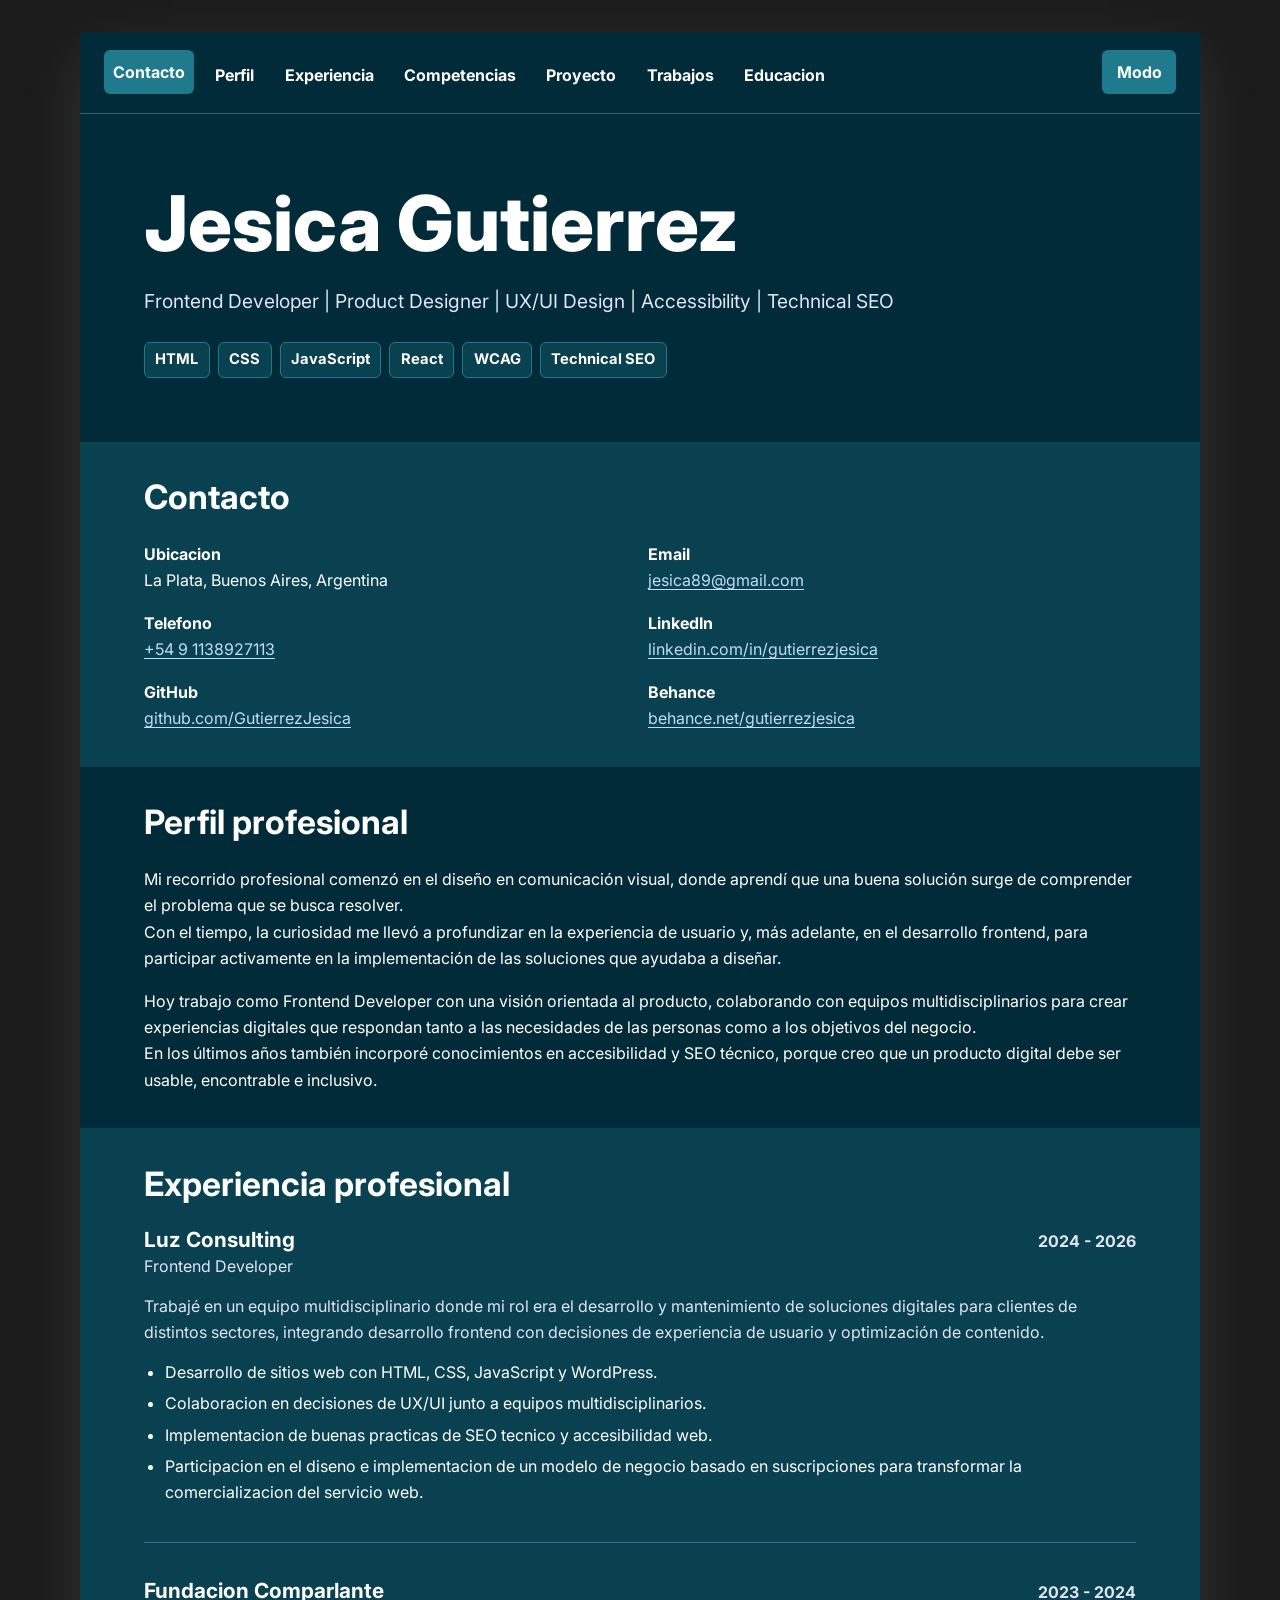
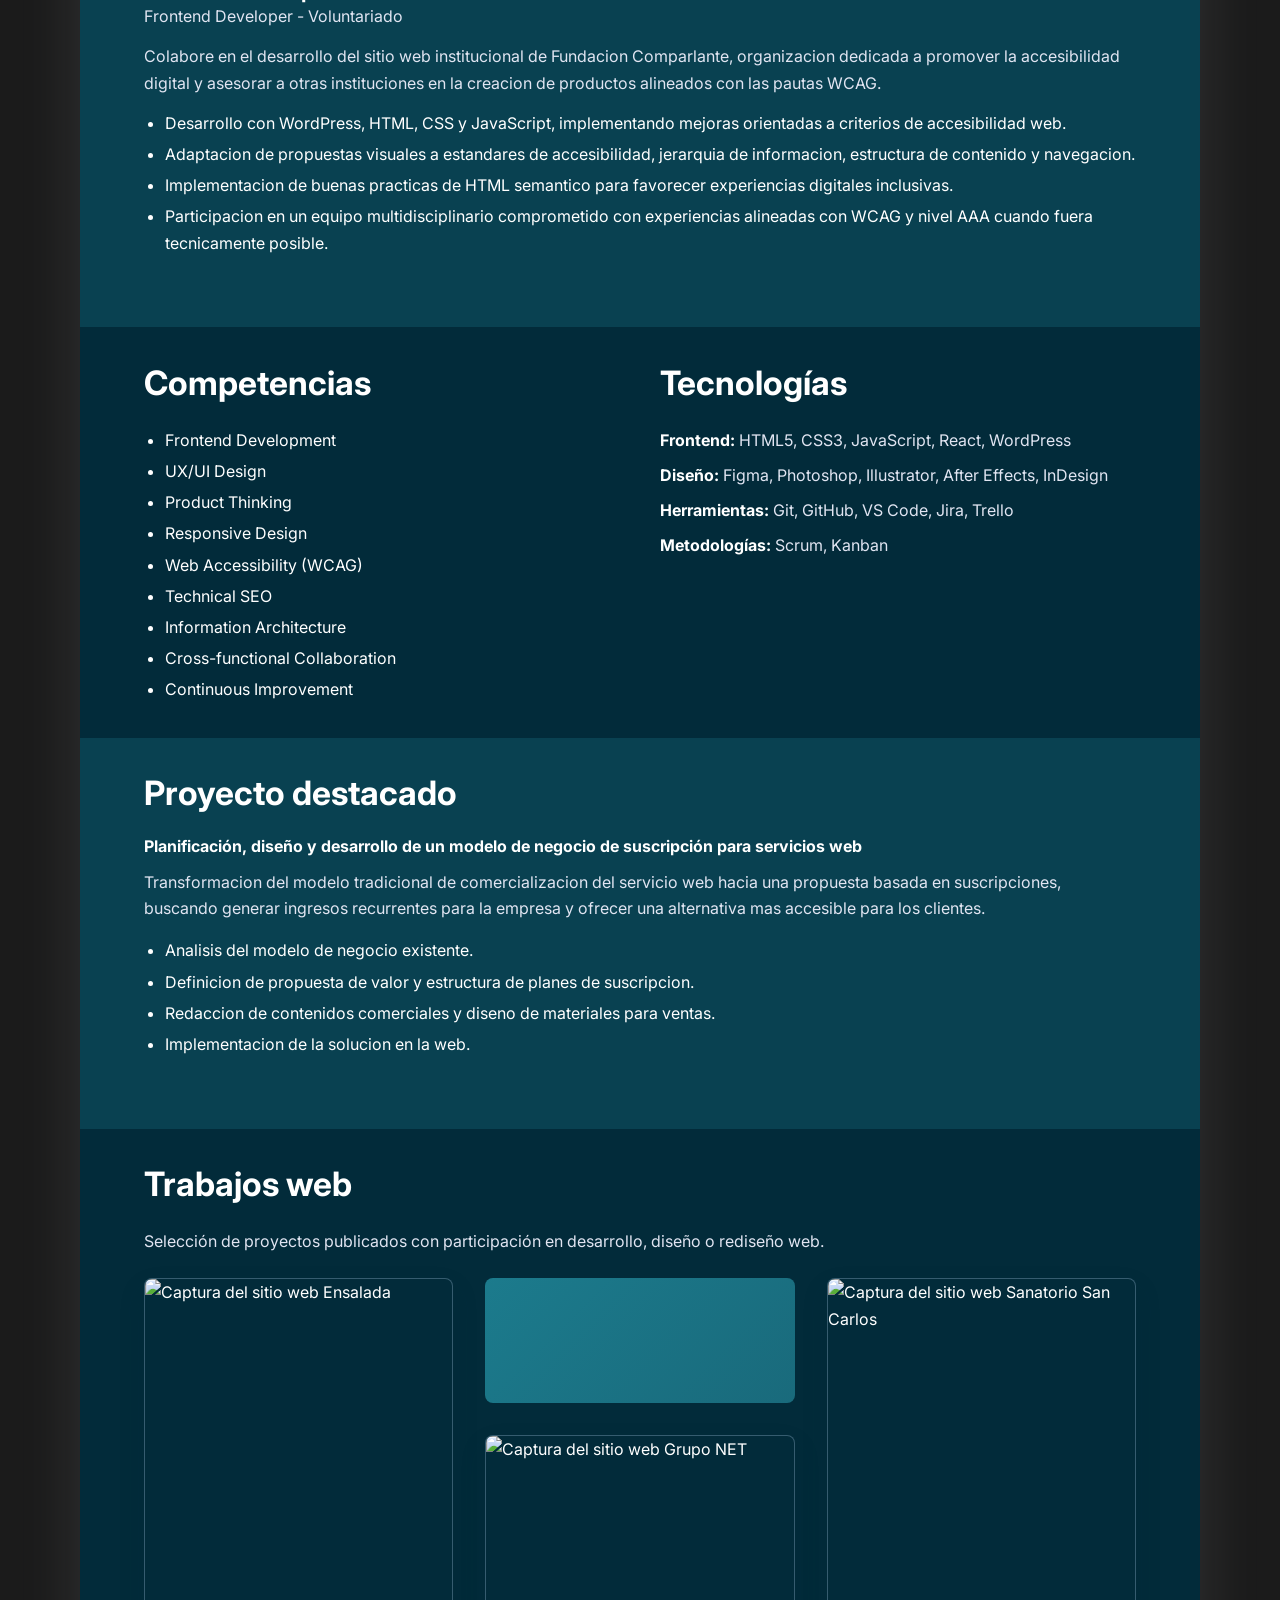
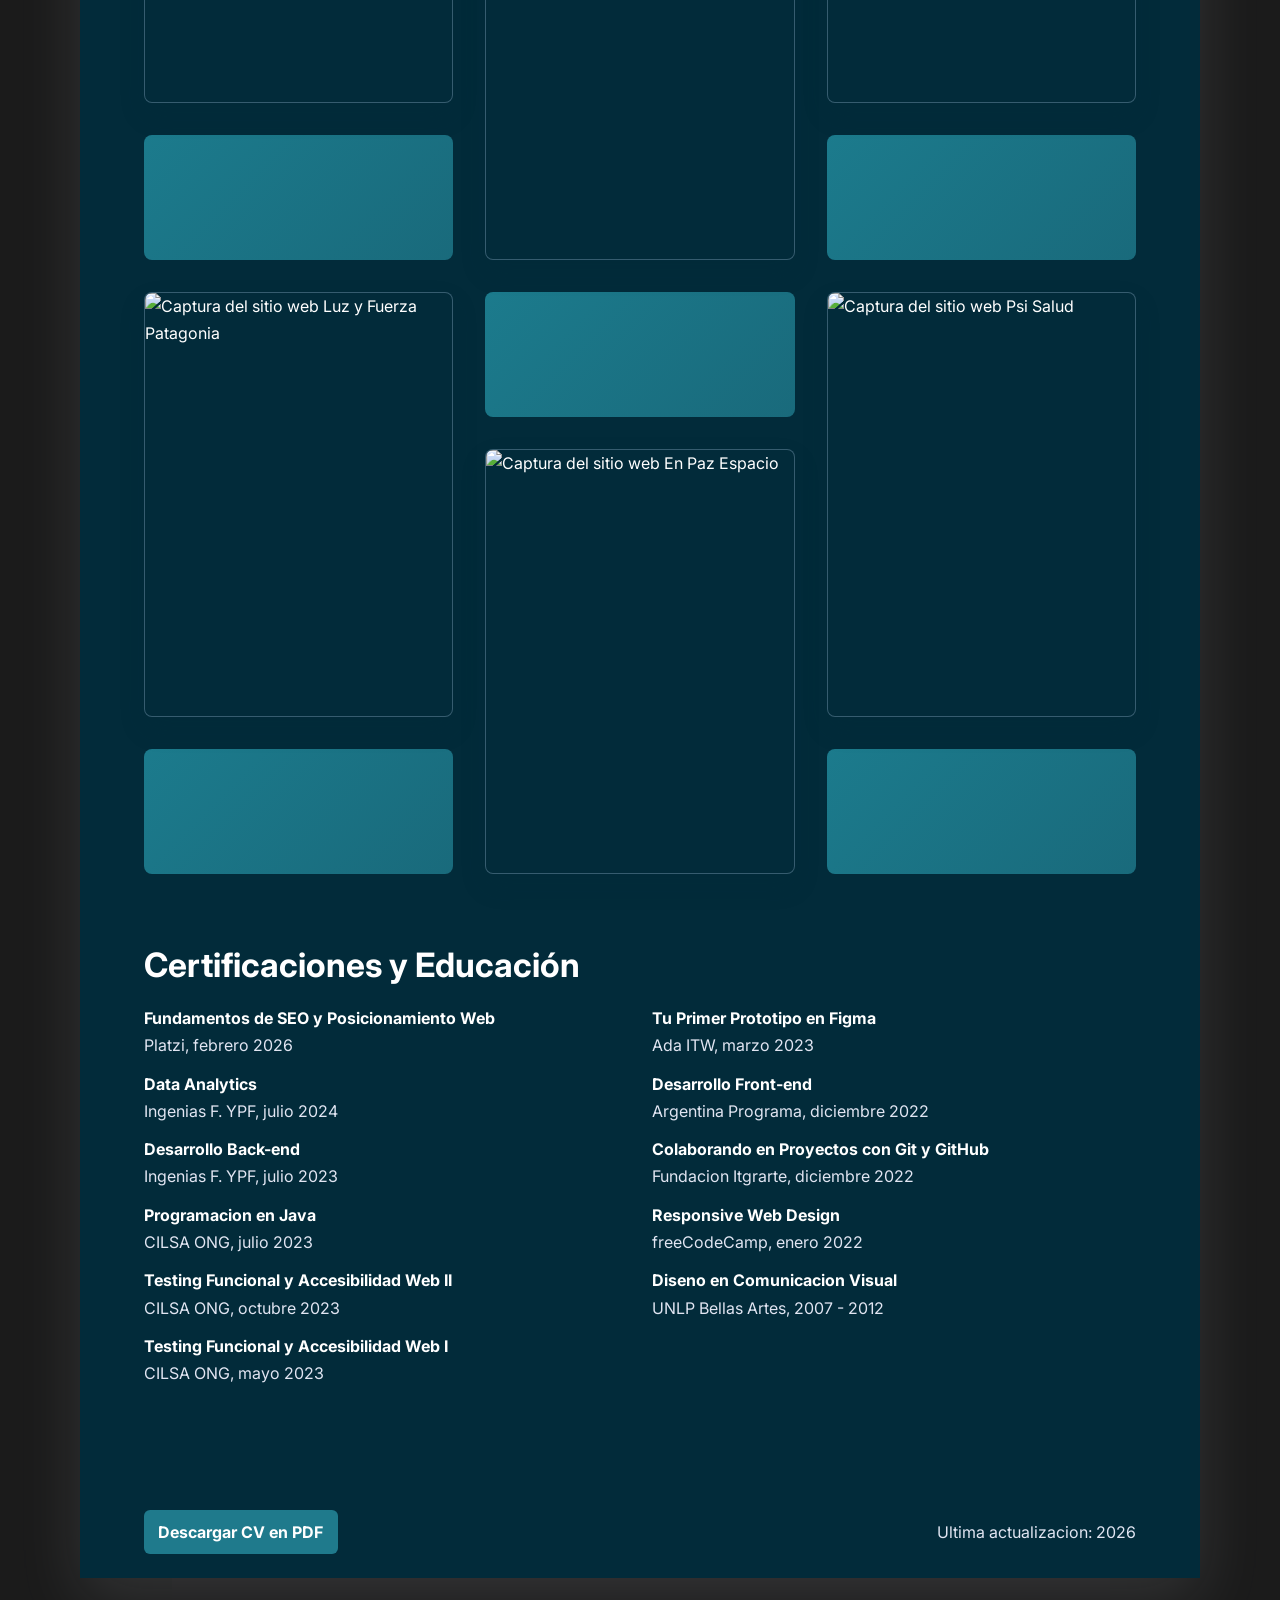
==== commit c8b38ec2: "remplazo de imagenes a webp" ====
--- a/index.html
+++ b/index.html
@@ -211,7 +211,7 @@
                 <section class="mosaic" aria-label="Proyectos destacados">
                     <div class="column">
                         <article class="card image tall">
-                            <img src="Proyectos/Ensalada.png" alt="Captura del sitio web Ensalada" loading="lazy">
+                            <img src="Proyectos/Ensalada.webp" alt="Captura del sitio web Ensalada" loading="lazy">
                             <a class="card-overlay" href="https://ensalada.com.ar/" target="_blank" rel="noopener noreferrer" aria-labelledby="project-1-title" aria-label="Ver proyecto Ensalada">
                                 <p class="card-type">Desarrollo web</p>
                                 <h3 id="project-1-title">Ensalada</h3>
@@ -224,7 +224,7 @@
                         <div class="block small" aria-hidden="true"></div>
 
                         <article class="card image medium">
-                            <img src="Proyectos/Complejos%20Luz%20y%20Fuerza.png" alt="Captura del sitio web Luz y Fuerza Patagonia" loading="lazy">
+                            <img src="Proyectos/Complejos%20Luz%20y%20Fuerza.webp" alt="Captura del sitio web Luz y Fuerza Patagonia" loading="lazy">
                             <a class="card-overlay" href="https://complejoshotelerosluzyfuerzapatagonia.com.ar/" target="_blank" rel="noopener noreferrer" aria-labelledby="project-2-title" aria-label="Ver proyecto Luz y Fuerza Patagonia">
                                 <p class="card-type">Desarrollo web</p>
                                 <h3 id="project-2-title">Luz y Fuerza Patagonia</h3>
@@ -241,7 +241,7 @@
                         <div class="block medium" aria-hidden="true"></div>
 
                         <article class="card image small">
-                            <img src="Proyectos/Grupo%20NET.png" alt="Captura del sitio web Grupo NET" loading="lazy">
+                            <img src="Proyectos/Grupo%20NET.webp" alt="Captura del sitio web Grupo NET" loading="lazy">
                             <a class="card-overlay" href="https://gruponet.ar/" target="_blank" rel="noopener noreferrer" aria-labelledby="project-3-title" aria-label="Ver proyecto Grupo NET">
                                 <p class="card-type">Desarrollo web</p>
                                 <h3 id="project-3-title">Grupo NET</h3>
@@ -254,7 +254,7 @@
                         <div class="block large" aria-hidden="true"></div>
 
                         <article class="card image tall">
-                            <img src="Proyectos/En%20Paz%20espacio.png" alt="Captura del sitio web En Paz Espacio" loading="lazy">
+                            <img src="Proyectos/En%20Paz%20espacio.webp" alt="Captura del sitio web En Paz Espacio" loading="lazy">
                             <a class="card-overlay" href="https://enpazespacio.com.ar/" target="_blank" rel="noopener noreferrer" aria-labelledby="project-4-title" aria-label="Ver proyecto En Paz Espacio">
                                 <p class="card-type">Diseño web</p>
                                 <h3 id="project-4-title">En Paz Espacio</h3>
@@ -267,7 +267,7 @@
 
                     <div class="column">
                         <article class="card image medium">
-                            <img src="Proyectos/Sanatorio%20San%20Carlos.png" alt="Captura del sitio web Sanatorio San Carlos" loading="lazy">
+                            <img src="Proyectos/Sanatorio%20San%20Carlos.webp" alt="Captura del sitio web Sanatorio San Carlos" loading="lazy">
                             <a class="card-overlay" href="https://ssancarlos.com.ar/sancarlos/" target="_blank" rel="noopener noreferrer" aria-labelledby="project-5-title" aria-label="Ver proyecto Sanatorio San Carlos">
                                 <p class="card-type">Desarrollo web</p>
                                 <h3 id="project-5-title">Sanatorio San Carlos</h3>
@@ -280,7 +280,7 @@
                         <div class="block large" aria-hidden="true"></div>
 
                         <article class="card image small">
-                            <img src="Proyectos/Psi%20Salud.png" alt="Captura del sitio web Psi Salud" loading="lazy">
+                            <img src="Proyectos/Psi%20Salud.webp" alt="Captura del sitio web Psi Salud" loading="lazy">
                             <a class="card-overlay" href="https://psisalud.com/" target="_blank" rel="noopener noreferrer" aria-labelledby="project-6-title" aria-label="Ver proyecto Psi Salud">
                                 <p class="card-type">Rediseño web</p>
                                 <h3 id="project-6-title">Psi Salud</h3>
--- a/estilos.css
+++ b/estilos.css
@@ -11,7 +11,6 @@
     --surface-muted: rgba(31, 122, 140, 0.28);
     --text: var(--palette-text);
     --muted: var(--palette-shadow);
-    
     --accent: var(--palette-accent);
     --accent-strong: var(--palette-accent);
     --detail: var(--palette-detail);
@@ -121,11 +120,16 @@
 h2 {
     font-size: var(--font-size-heading);
     color: var(--text);
+    margin-bottom: 1.5rem!important; /* 24px */
 }
 
 h3 {
     font-size: var(--font-size-base);
     color: var(--text);
+}
+
+#experiencia h3 {
+    font-size: 1.3rem;
 }
 
 .skip-link {
@@ -271,7 +275,8 @@
 }
 
 .contact-section,
-#competencias {
+#experiencia,
+#proyecto {
     background: var(--surface-muted);
     margin-right: calc(clamp(1.5rem, 5vw, 4rem) * -1);
     margin-left: calc(clamp(1.5rem, 5vw, 4rem) * -1);
@@ -279,6 +284,10 @@
     padding-left: clamp(1.5rem, 5vw, 4rem);
 }
 
+#competencias {
+    background: var(--surface);
+}
+
 .contact-grid {
     display: grid;
     grid-template-columns: repeat(2, minmax(0, 1fr));
@@ -295,10 +304,6 @@
     display: block;
     color: var(--text);
     font-weight: var(--font-weight-bold);
-}
-
-#perfil{
-    border-bottom: 1px solid rgba(191, 219, 247, 0.28);
 }
 
 .job,
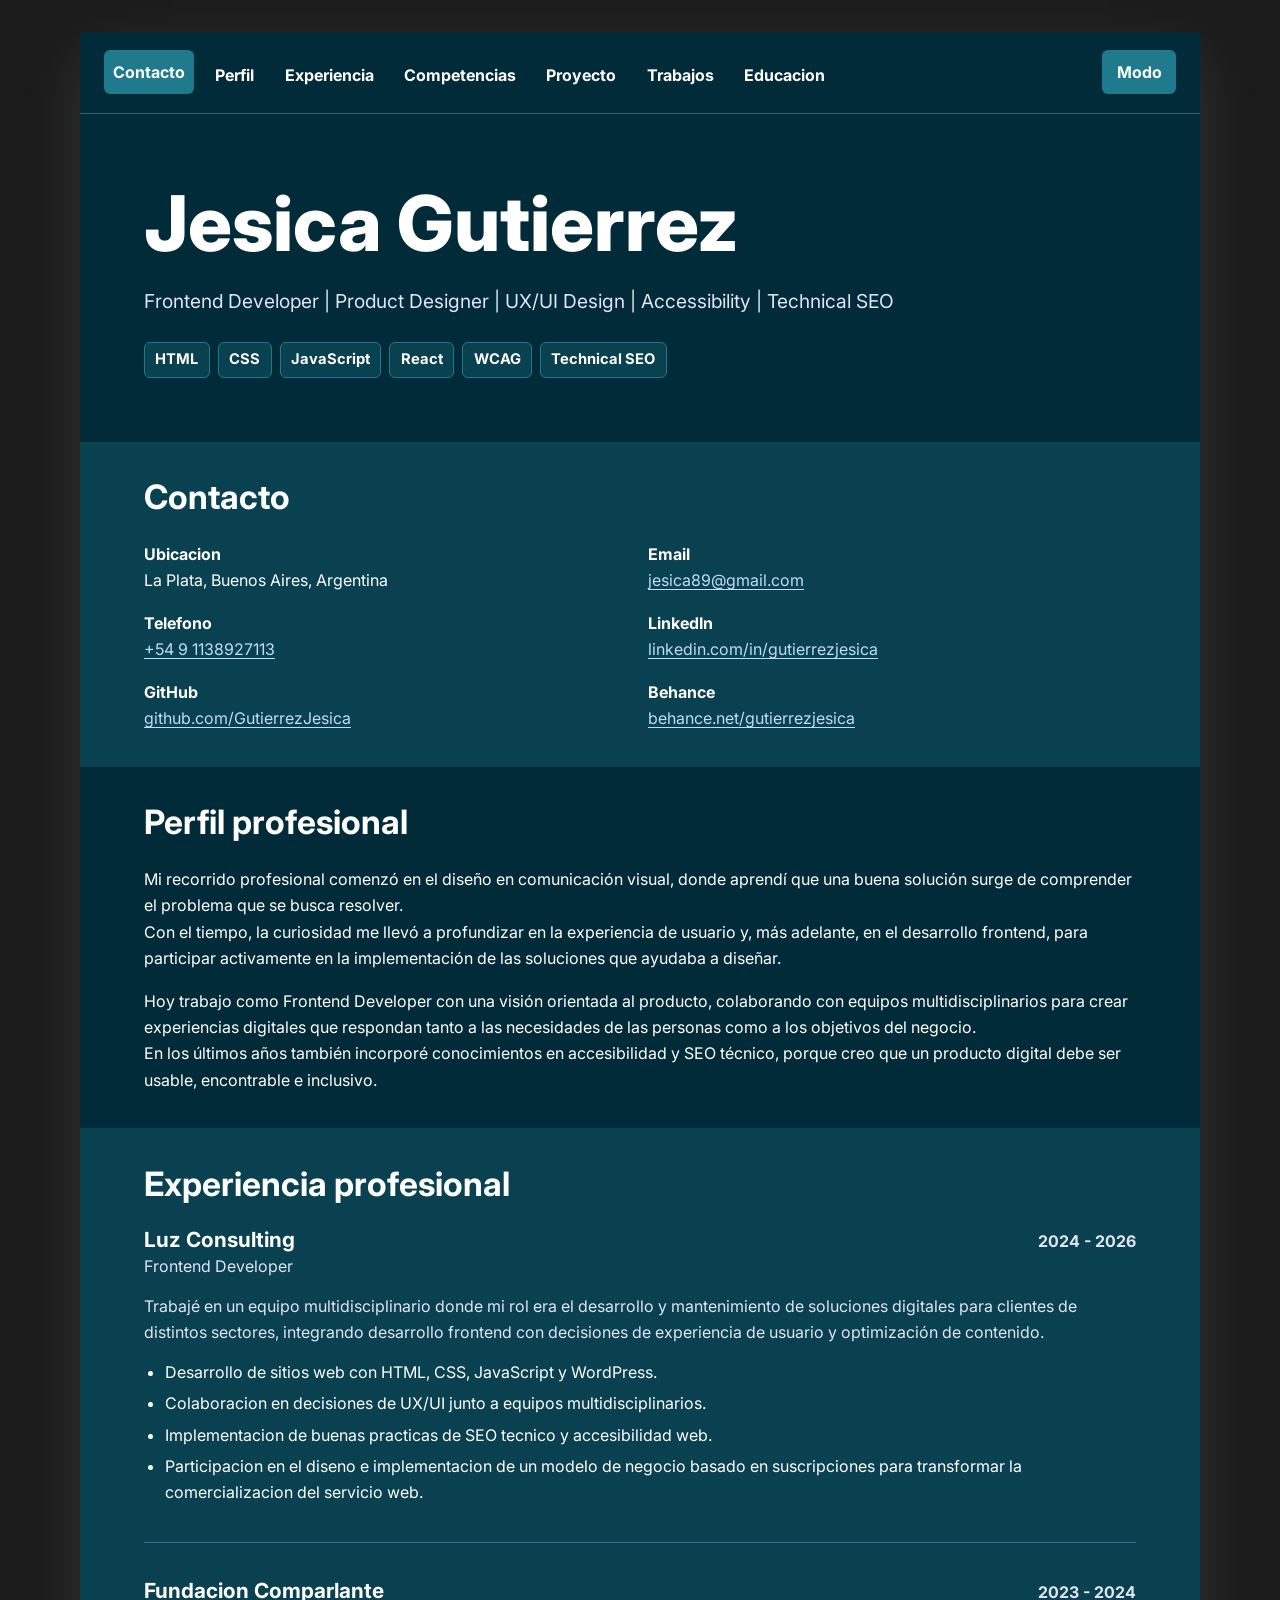
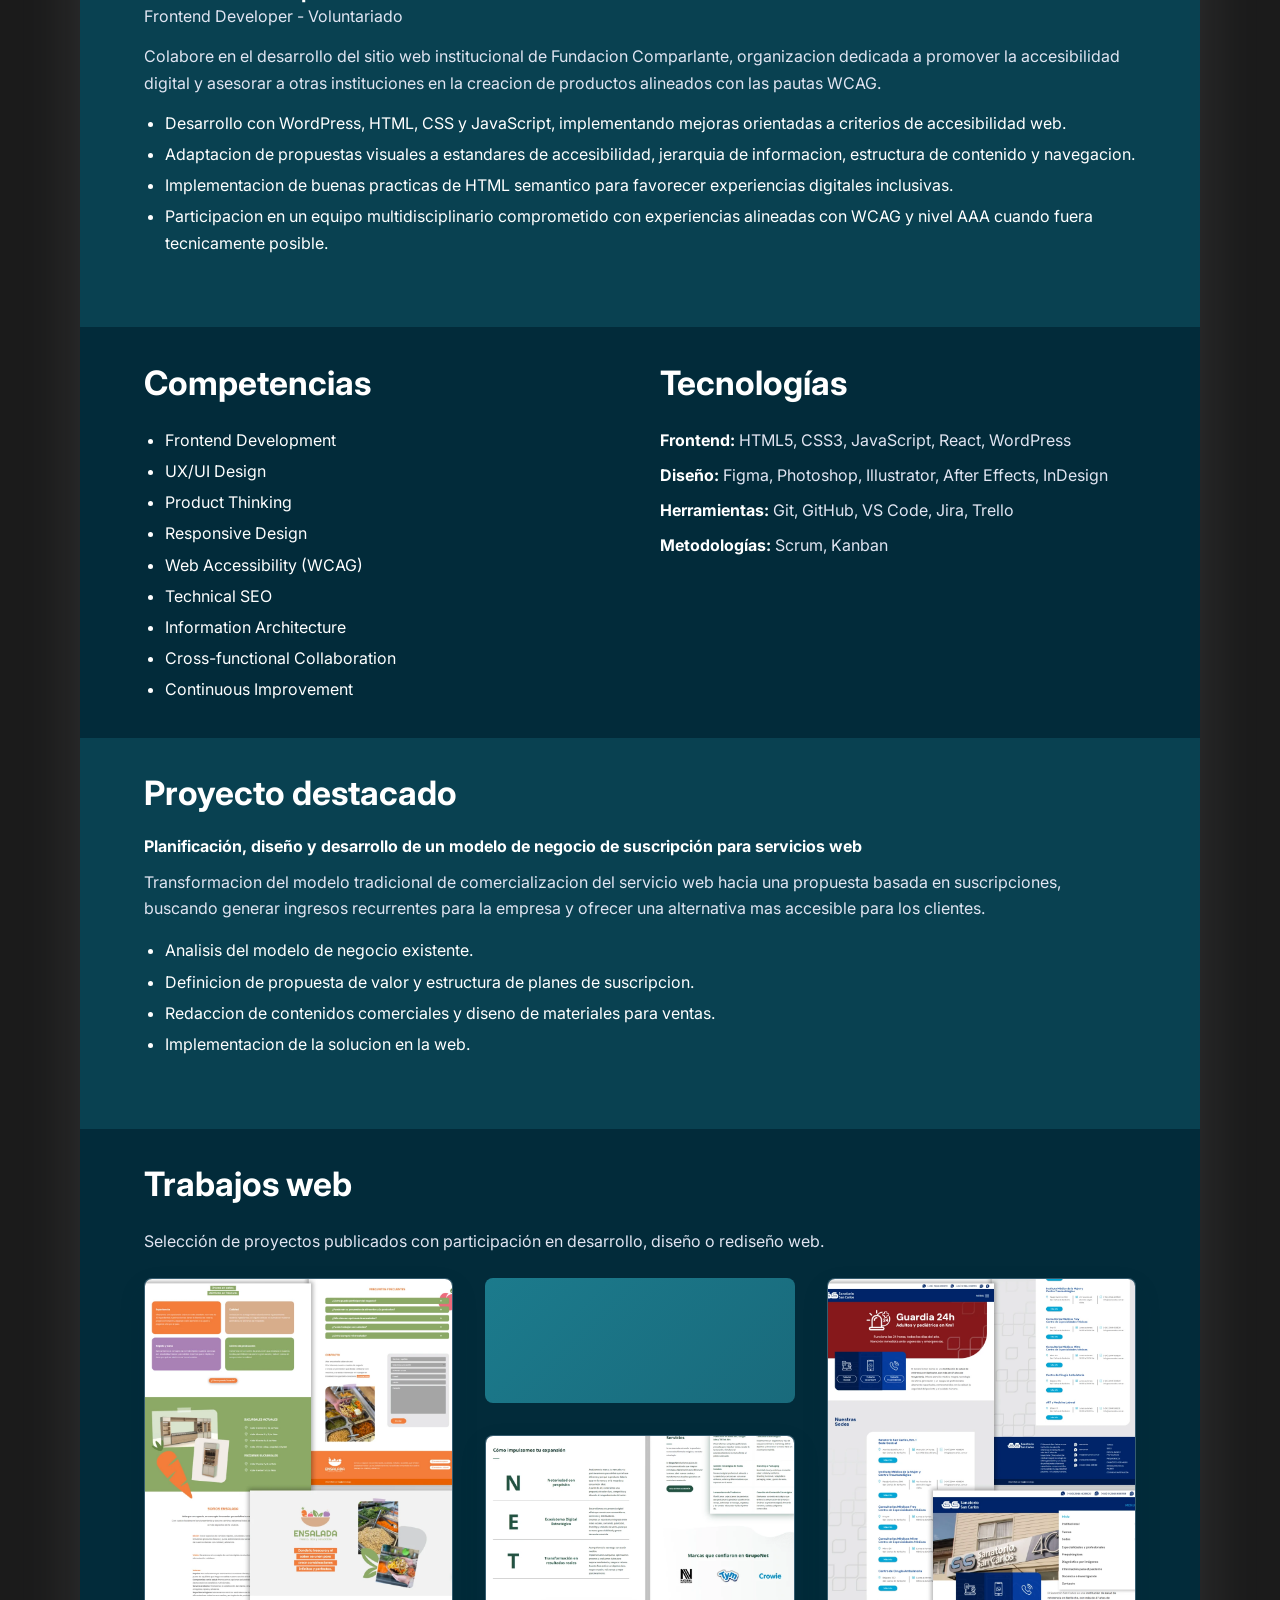
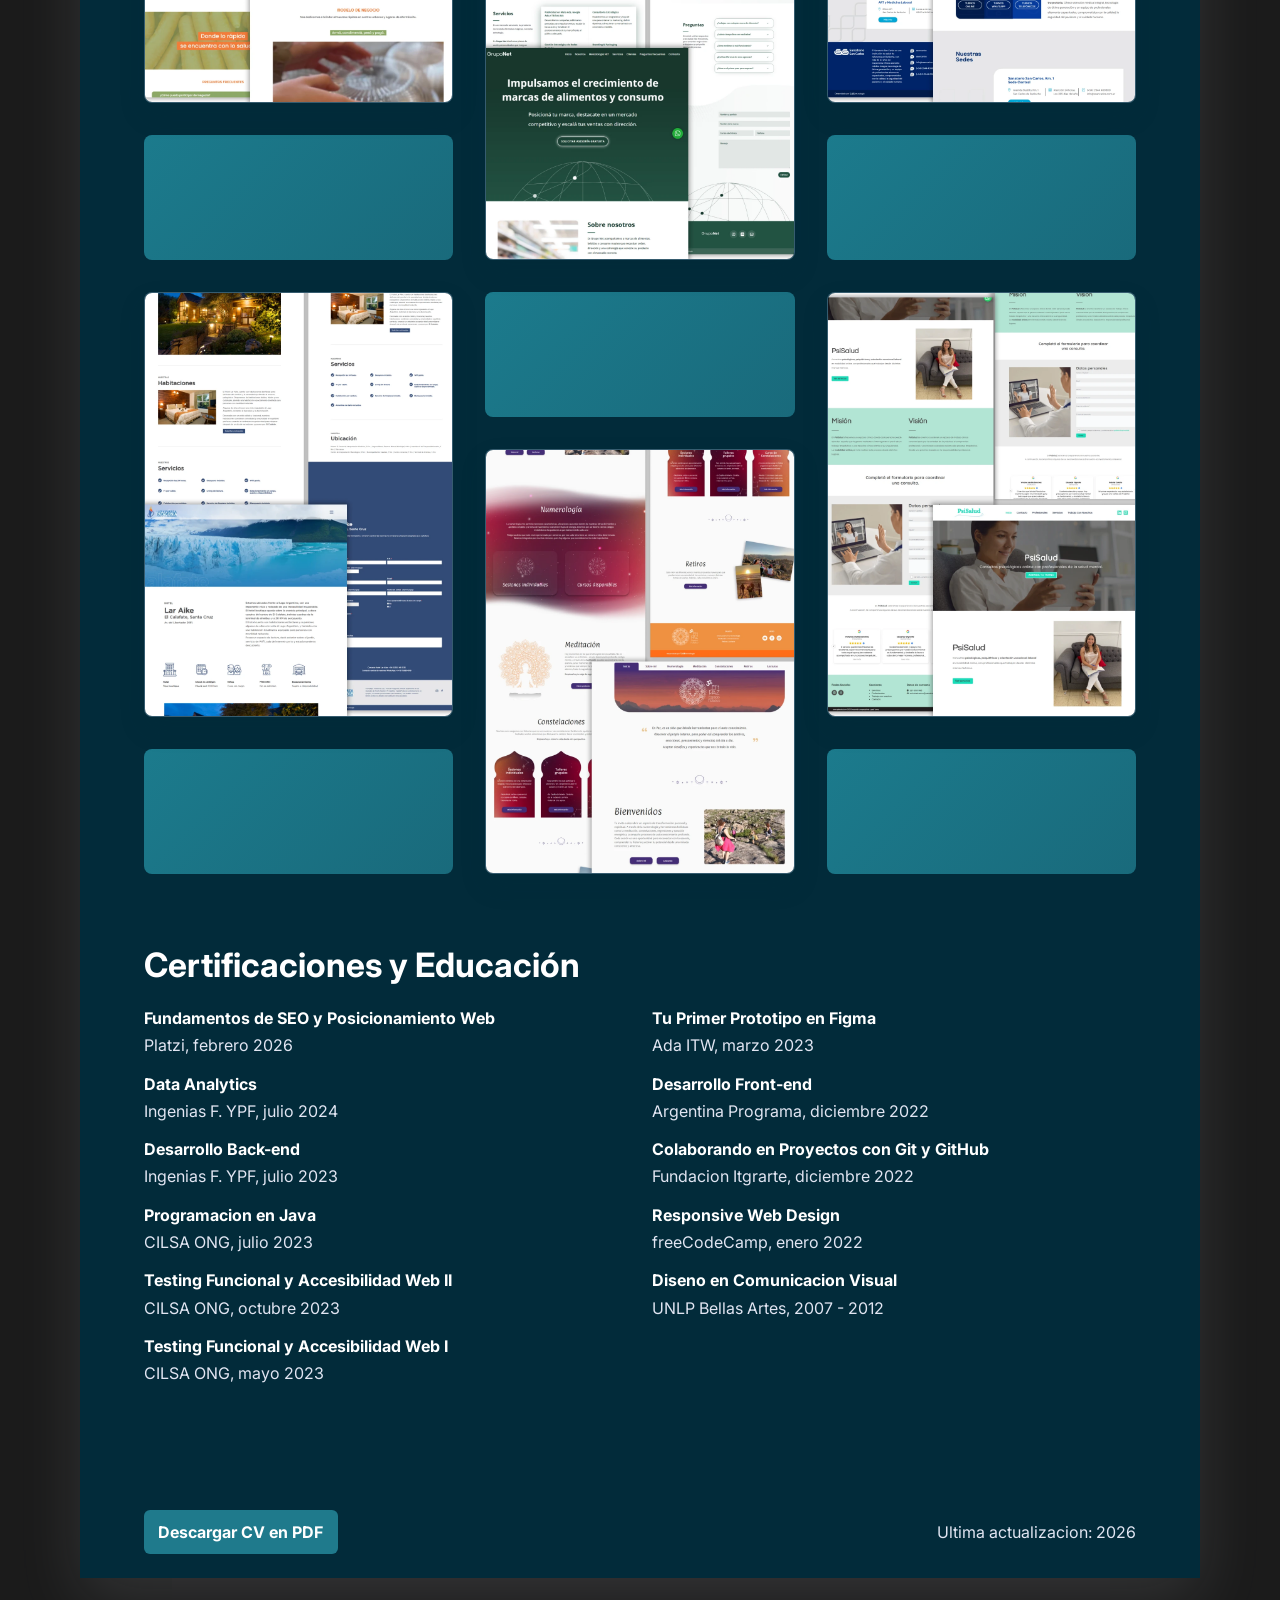
==== commit 931d5503: "visualizacion arreglado" ====
--- a/index.html
+++ b/index.html
@@ -211,7 +211,7 @@
                 <section class="mosaic" aria-label="Proyectos destacados">
                     <div class="column">
                         <article class="card image tall">
-                            <img src="Proyectos/Ensalada.webp" alt="Captura del sitio web Ensalada" loading="lazy">
+                            <img src="Proyectos/ensalada.webp" alt="Captura del sitio web Ensalada" loading="lazy">
                             <a class="card-overlay" href="https://ensalada.com.ar/" target="_blank" rel="noopener noreferrer" aria-labelledby="project-1-title" aria-label="Ver proyecto Ensalada">
                                 <p class="card-type">Desarrollo web</p>
                                 <h3 id="project-1-title">Ensalada</h3>
@@ -224,7 +224,7 @@
                         <div class="block small" aria-hidden="true"></div>
 
                         <article class="card image medium">
-                            <img src="Proyectos/Complejos%20Luz%20y%20Fuerza.webp" alt="Captura del sitio web Luz y Fuerza Patagonia" loading="lazy">
+                            <img src="Proyectos/complejos_luz_y_fuerza.webp" alt="Captura del sitio web Luz y Fuerza Patagonia" loading="lazy">
                             <a class="card-overlay" href="https://complejoshotelerosluzyfuerzapatagonia.com.ar/" target="_blank" rel="noopener noreferrer" aria-labelledby="project-2-title" aria-label="Ver proyecto Luz y Fuerza Patagonia">
                                 <p class="card-type">Desarrollo web</p>
                                 <h3 id="project-2-title">Luz y Fuerza Patagonia</h3>
@@ -241,7 +241,7 @@
                         <div class="block medium" aria-hidden="true"></div>
 
                         <article class="card image small">
-                            <img src="Proyectos/Grupo%20NET.webp" alt="Captura del sitio web Grupo NET" loading="lazy">
+                            <img src="Proyectos/grupo_net.webp" alt="Captura del sitio web Grupo NET" loading="lazy">
                             <a class="card-overlay" href="https://gruponet.ar/" target="_blank" rel="noopener noreferrer" aria-labelledby="project-3-title" aria-label="Ver proyecto Grupo NET">
                                 <p class="card-type">Desarrollo web</p>
                                 <h3 id="project-3-title">Grupo NET</h3>
@@ -254,7 +254,7 @@
                         <div class="block large" aria-hidden="true"></div>
 
                         <article class="card image tall">
-                            <img src="Proyectos/En%20Paz%20espacio.webp" alt="Captura del sitio web En Paz Espacio" loading="lazy">
+                            <img src="Proyectos/en_paz_espacio.webp" alt="Captura del sitio web En Paz Espacio" loading="lazy">
                             <a class="card-overlay" href="https://enpazespacio.com.ar/" target="_blank" rel="noopener noreferrer" aria-labelledby="project-4-title" aria-label="Ver proyecto En Paz Espacio">
                                 <p class="card-type">Diseño web</p>
                                 <h3 id="project-4-title">En Paz Espacio</h3>
@@ -267,7 +267,7 @@
 
                     <div class="column">
                         <article class="card image medium">
-                            <img src="Proyectos/Sanatorio%20San%20Carlos.webp" alt="Captura del sitio web Sanatorio San Carlos" loading="lazy">
+                            <img src="Proyectos/sanatorio_san_carlos.webp" alt="Captura del sitio web Sanatorio San Carlos" loading="lazy">
                             <a class="card-overlay" href="https://ssancarlos.com.ar/sancarlos/" target="_blank" rel="noopener noreferrer" aria-labelledby="project-5-title" aria-label="Ver proyecto Sanatorio San Carlos">
                                 <p class="card-type">Desarrollo web</p>
                                 <h3 id="project-5-title">Sanatorio San Carlos</h3>
@@ -280,7 +280,7 @@
                         <div class="block large" aria-hidden="true"></div>
 
                         <article class="card image small">
-                            <img src="Proyectos/Psi%20Salud.webp" alt="Captura del sitio web Psi Salud" loading="lazy">
+                            <img src="Proyectos/psi_salud.webp" alt="Captura del sitio web Psi Salud" loading="lazy">
                             <a class="card-overlay" href="https://psisalud.com/" target="_blank" rel="noopener noreferrer" aria-labelledby="project-6-title" aria-label="Ver proyecto Psi Salud">
                                 <p class="card-type">Rediseño web</p>
                                 <h3 id="project-6-title">Psi Salud</h3>
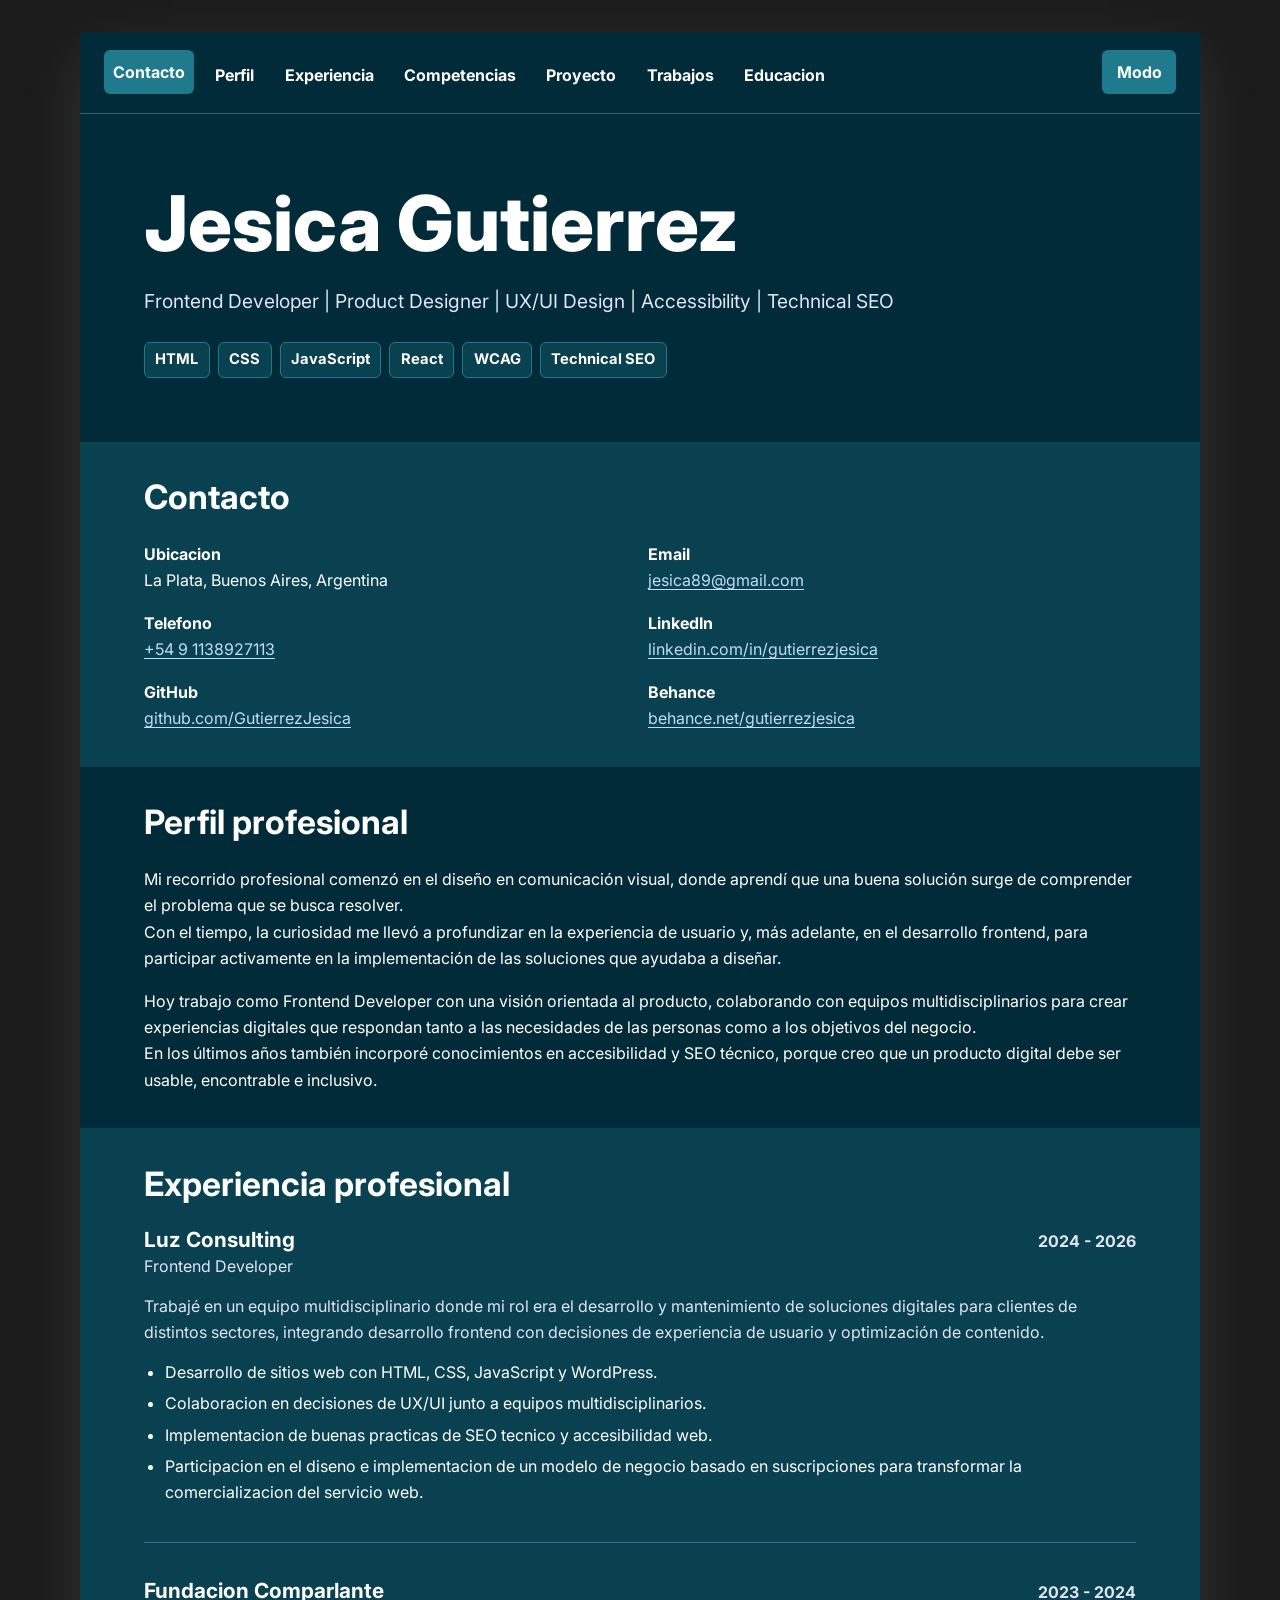
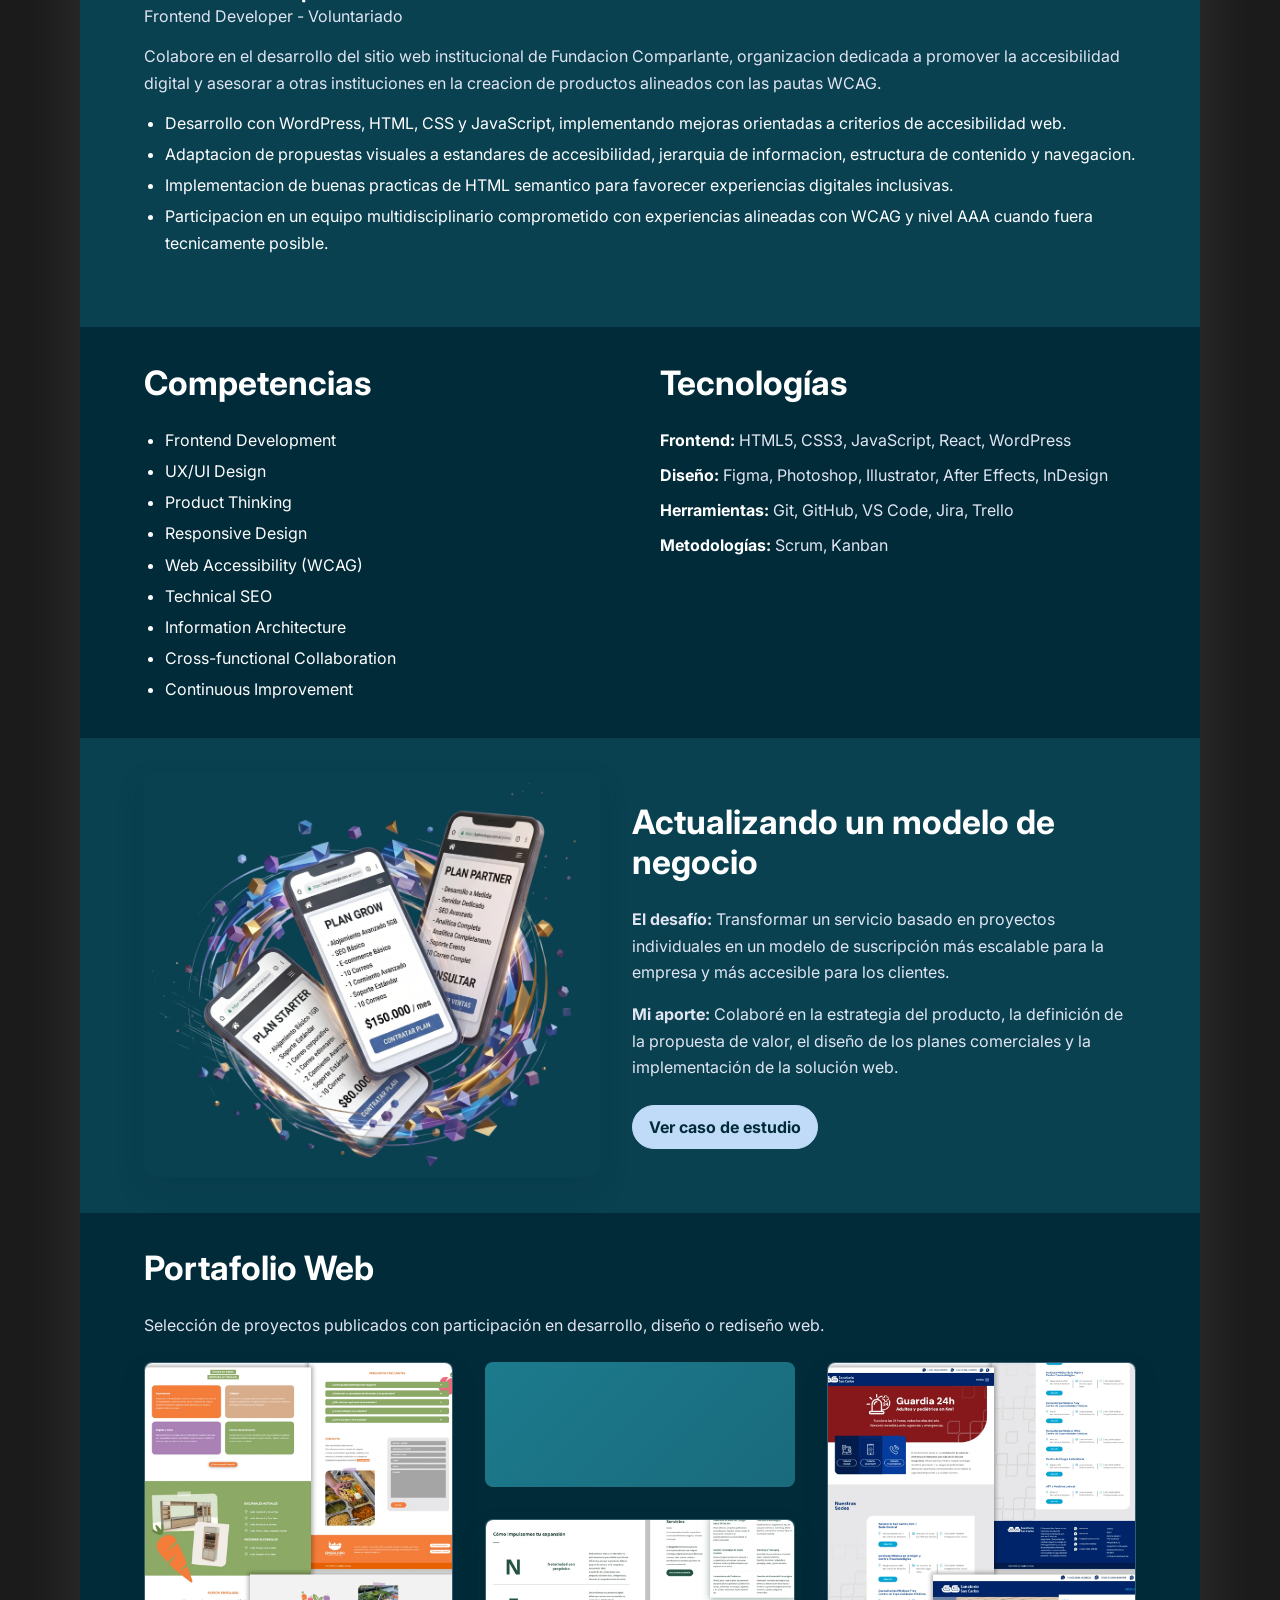
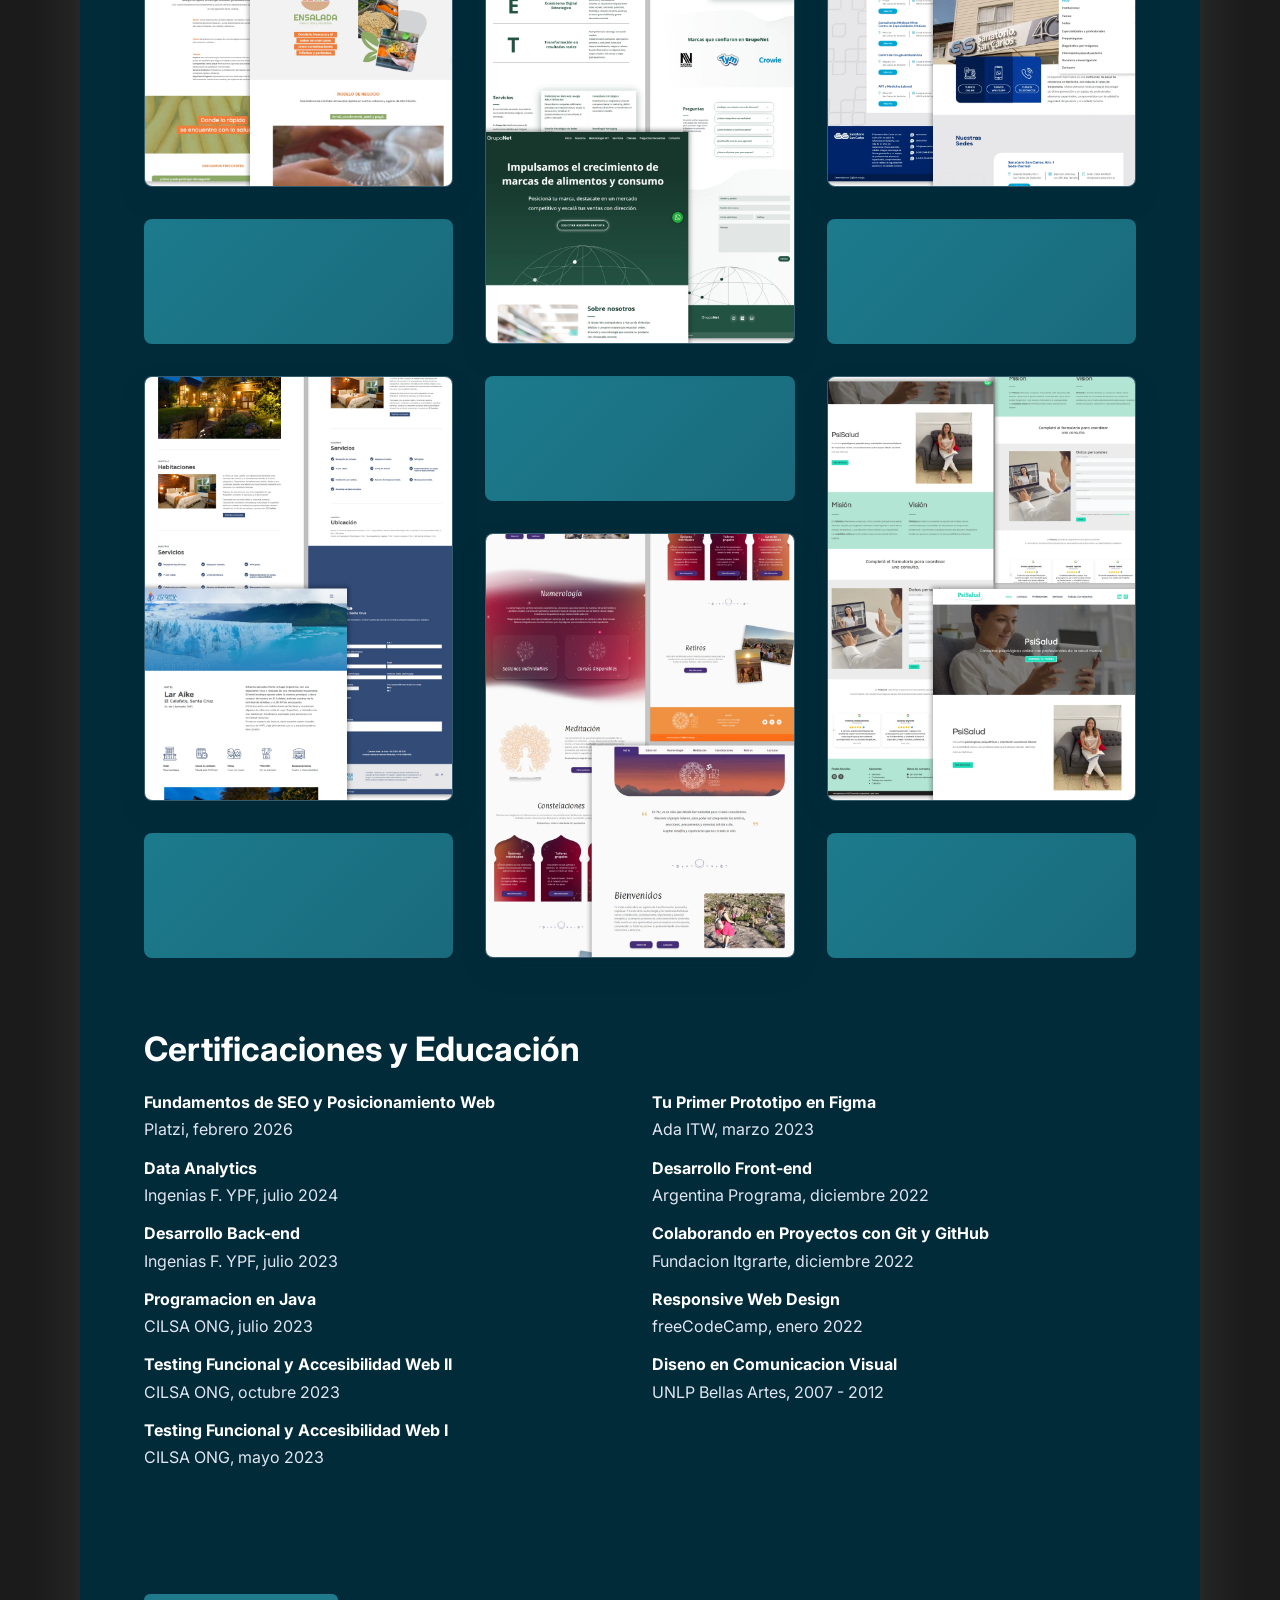
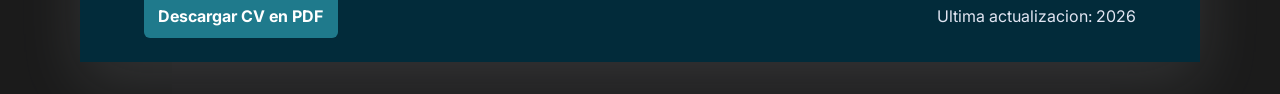
==== commit 2a5333f7: "desktop listo 90%" ====
--- a/index.html
+++ b/index.html
@@ -190,22 +190,20 @@
             </section>
 
             <section class="section" id="proyecto" aria-labelledby="proyecto-titulo">
-                <h2 id="proyecto-titulo">Proyecto destacado</h2>
-                <article class="project">
-                    <h3>Planificación, diseño y desarrollo de un modelo de negocio de suscripción para servicios web</h3>
-                    <p>Transformacion del modelo tradicional de comercializacion del servicio web hacia una propuesta basada en suscripciones, buscando generar ingresos recurrentes para la empresa y ofrecer una alternativa mas accesible para los clientes.</p>
-                    <ul>
-                        <li>Analisis del modelo de negocio existente.</li>
-                        <li>Definicion de propuesta de valor y estructura de planes de suscripcion.</li>
-                        <li>Redaccion de contenidos comerciales y diseno de materiales para ventas.</li>
-                        <li>Implementacion de la solucion en la web.</li>
-                    </ul>
+                <article class="project project-highlight">
+                    <img src="Proyectos/phones.webp" alt="Vista de una propuesta de producto en dispositivos móviles" loading="lazy">
+                    <div class="project-content">
+                        <h2>Actualizando un modelo de negocio</h2>
+                        <p><strong>El desafío:</strong> Transformar un servicio basado en proyectos individuales en un modelo de suscripción más escalable para la empresa y más accesible para los clientes.</p>
+                        <p><strong>Mi aporte:</strong> Colaboré en la estrategia del producto, la definición de la propuesta de valor, el diseño de los planes comerciales y la implementación de la solución web.</p>
+                        <a class="project-cta" href="#trabajos" aria-label="Ver caso de estudio del proyecto destacado">Ver caso de estudio</a>
+                    </div>
                 </article>
             </section>
 
             <section class="section" id="trabajos" aria-labelledby="trabajos-titulo">
                 <div class="section-heading">
-                    <h2 id="trabajos-titulo">Trabajos web</h2>
+                    <h2 id="trabajos-titulo">Portafolio Web</h2>
                     <p>Selección de proyectos publicados con participación en desarrollo, diseño o rediseño web.</p>
                 </div>
                 <section class="mosaic" aria-label="Proyectos destacados">
--- a/estilos.css
+++ b/estilos.css
@@ -402,6 +402,80 @@
     color: var(--muted);
 }
 
+.project-highlight {
+    display: grid;
+    grid-template-columns: minmax(0, 0.95fr) minmax(0, 1.05fr);
+    gap: 2rem;
+    align-items: center;
+    padding: 0;
+    border-top: 0;
+}
+
+.project-highlight img {
+    width: 100%;
+    height: auto;
+    display: block;
+    border-radius: 10px;
+    object-fit: cover;
+    box-shadow: 0 12px 28px rgba(2, 43, 58, 0.18);
+}
+
+.project-content {
+    min-width: 0;
+}
+
+.project-cta {
+    display: inline-flex;
+    align-items: center;
+    justify-content: center;
+    margin-top: 0.5rem;
+    padding: 0.5rem 1rem;
+    border-radius: 999px;
+    border: 1px solid var(--accent);
+    background: var(--accent);
+    color: var(--palette-bg);
+    font-weight: var(--font-weight-bold);
+    text-decoration: none;
+    transition: background 0.2s ease, transform 0.15s ease, color 0.2s ease, border-color 0.2s ease;
+}
+
+.card-cta {
+    display: inline-flex;
+    align-items: center;
+    justify-content: center;
+    margin-top: auto;
+    padding: 0.5rem 1rem;
+    border-radius: 999px;
+    border: 1px solid var(--accent);
+    background: var(--accent);
+    color: var(--palette-bg);
+    font-weight: var(--font-weight-bold);
+    text-decoration: none;
+    transition: background 0.2s ease, transform 0.15s ease, color 0.2s ease, border-color 0.2s ease;
+}
+
+.project-cta:hover,
+.project-cta:focus-visible {
+    background: var(--surface-muted);
+    color: var(--accent);
+    border-color: var(--accent);
+    transform: translateY(-1px);
+}
+
+.card-cta:hover,
+.card-cta:focus-visible {
+    background: var(--surface-muted);
+    color: var(--accent);
+    border-color: var(--accent);
+    transform: translateY(-1px);
+}
+
+.project-cta:focus-visible,
+.card-cta:focus-visible {
+    outline: 3px solid var(--focus);
+    outline-offset: 4px;
+}
+
 .section-heading {
     max-width: 760px;
     margin-bottom: 1.5rem;
@@ -522,32 +596,12 @@
     color: var(--palette-text);
 }
 
-.card-cta {
-    display: inline-flex;
-    align-items: center;
-    justify-content: center;
-    padding: 0.65rem 1rem;
-    margin-top: auto;
-    border-radius: 999px;
-    border: 1px solid var(--surface);
-    background: var(--detail);
-    color: var(--surface);
-    font-weight: var(--font-weight-bold);
-    text-transform: uppercase;
-    letter-spacing: 0.08em;
-    transition: background 0.2s ease, transform 0.15s ease, border-color 0.2s ease;
-}
-
-.card-overlay:hover .card-cta,
-.card-overlay:focus .card-cta,
-.card-overlay:focus-visible .card-cta {
-    background: var(--accent);
-}
+
 
 .card-overlay:active .card-cta {
     transform: translateY(1px);
     background: var(--surface);
-    color: var(--detail);
+    color: var(--accent);
 }
 
 .card-overlay:focus-visible {
@@ -582,6 +636,11 @@
     .column.reverse {
         padding-top: 0;
     }
+
+    .project-highlight {
+        grid-template-columns: 1fr;
+        gap: 1.25rem;
+    }
 }
 
 @media (max-width: 560px) {
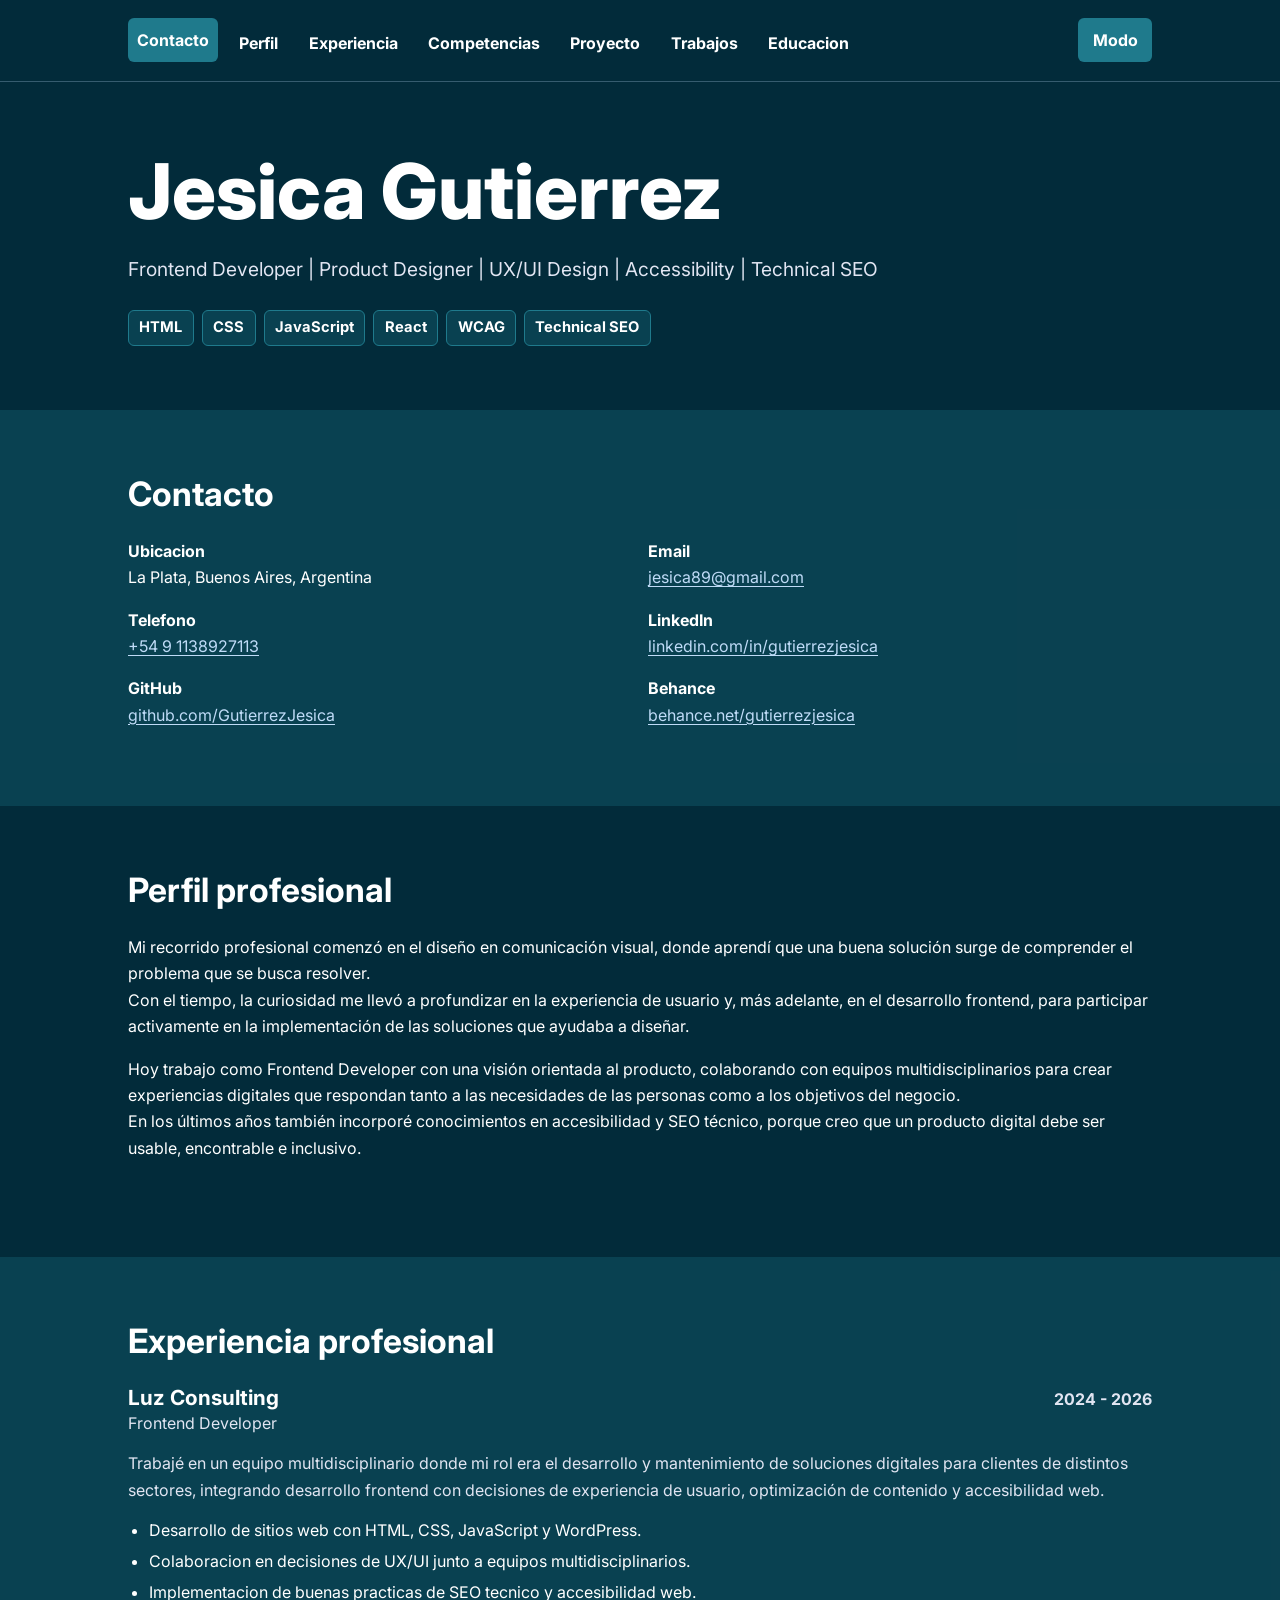
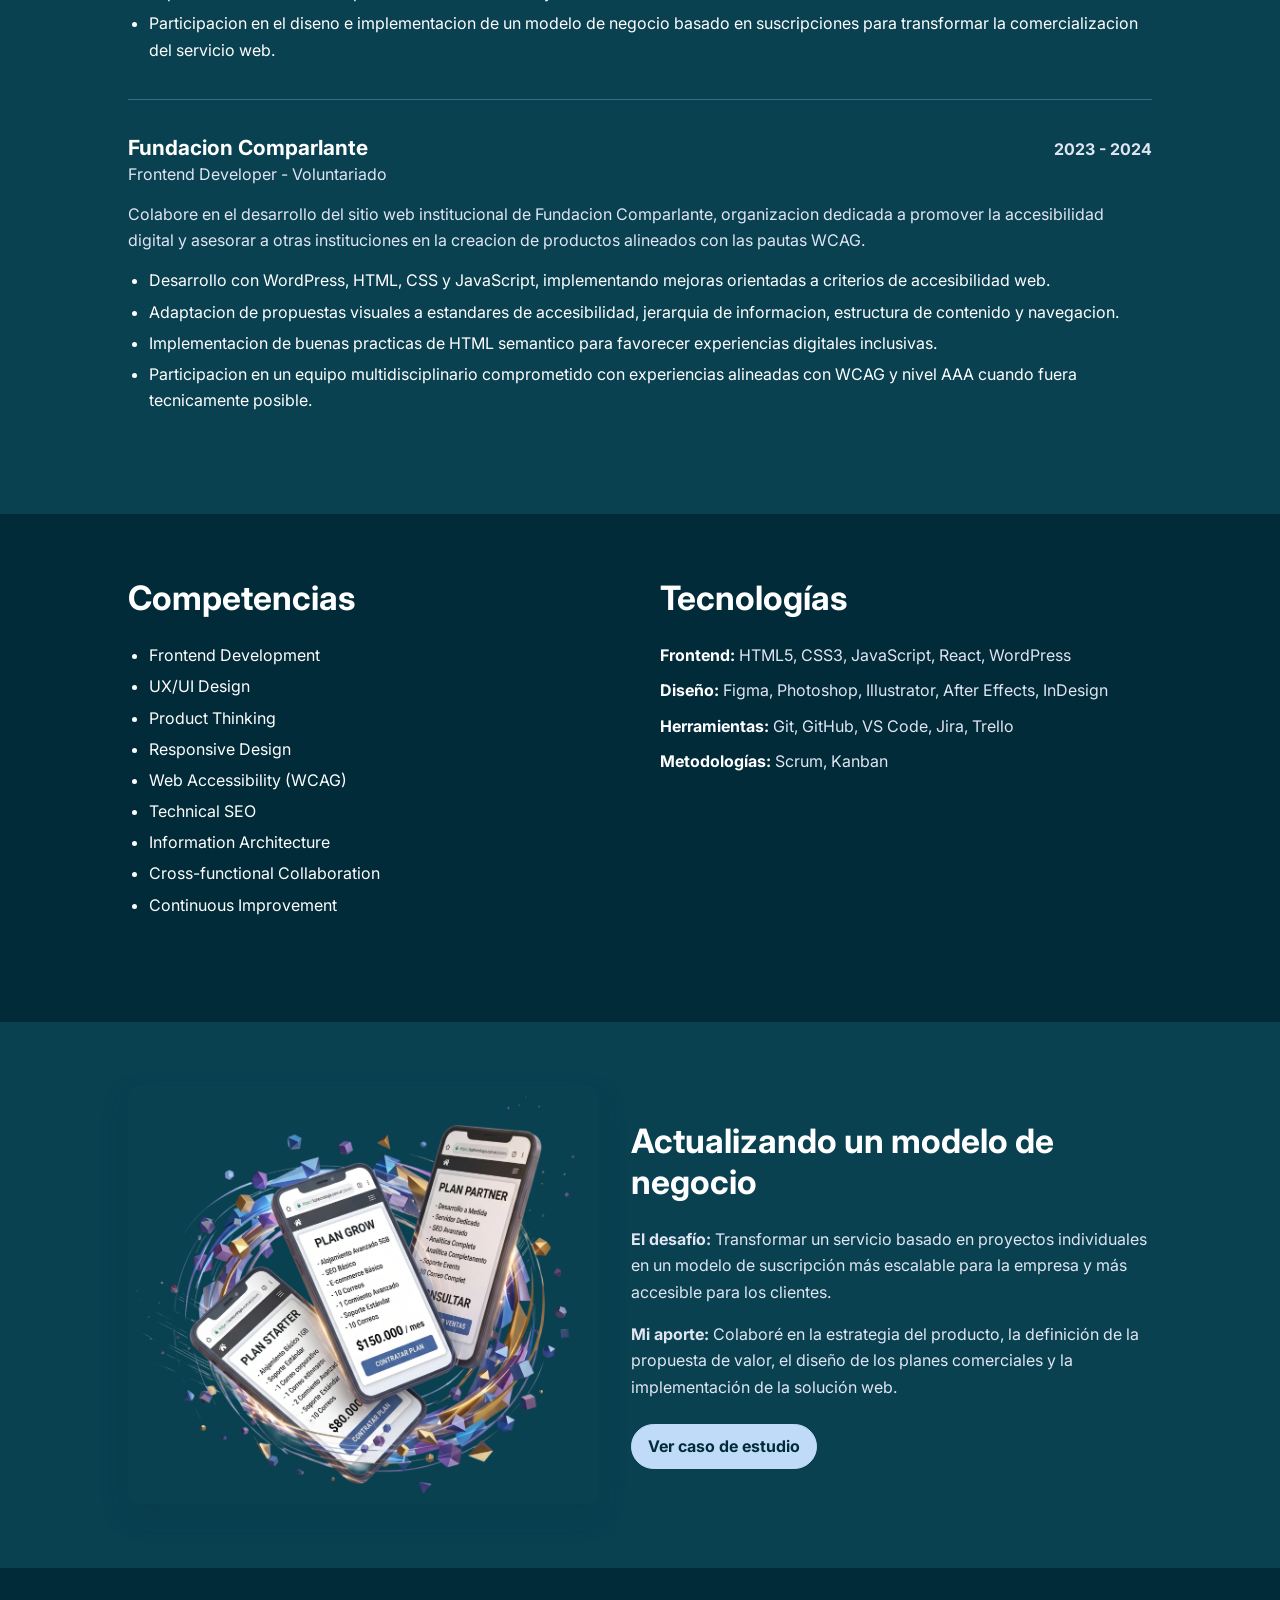
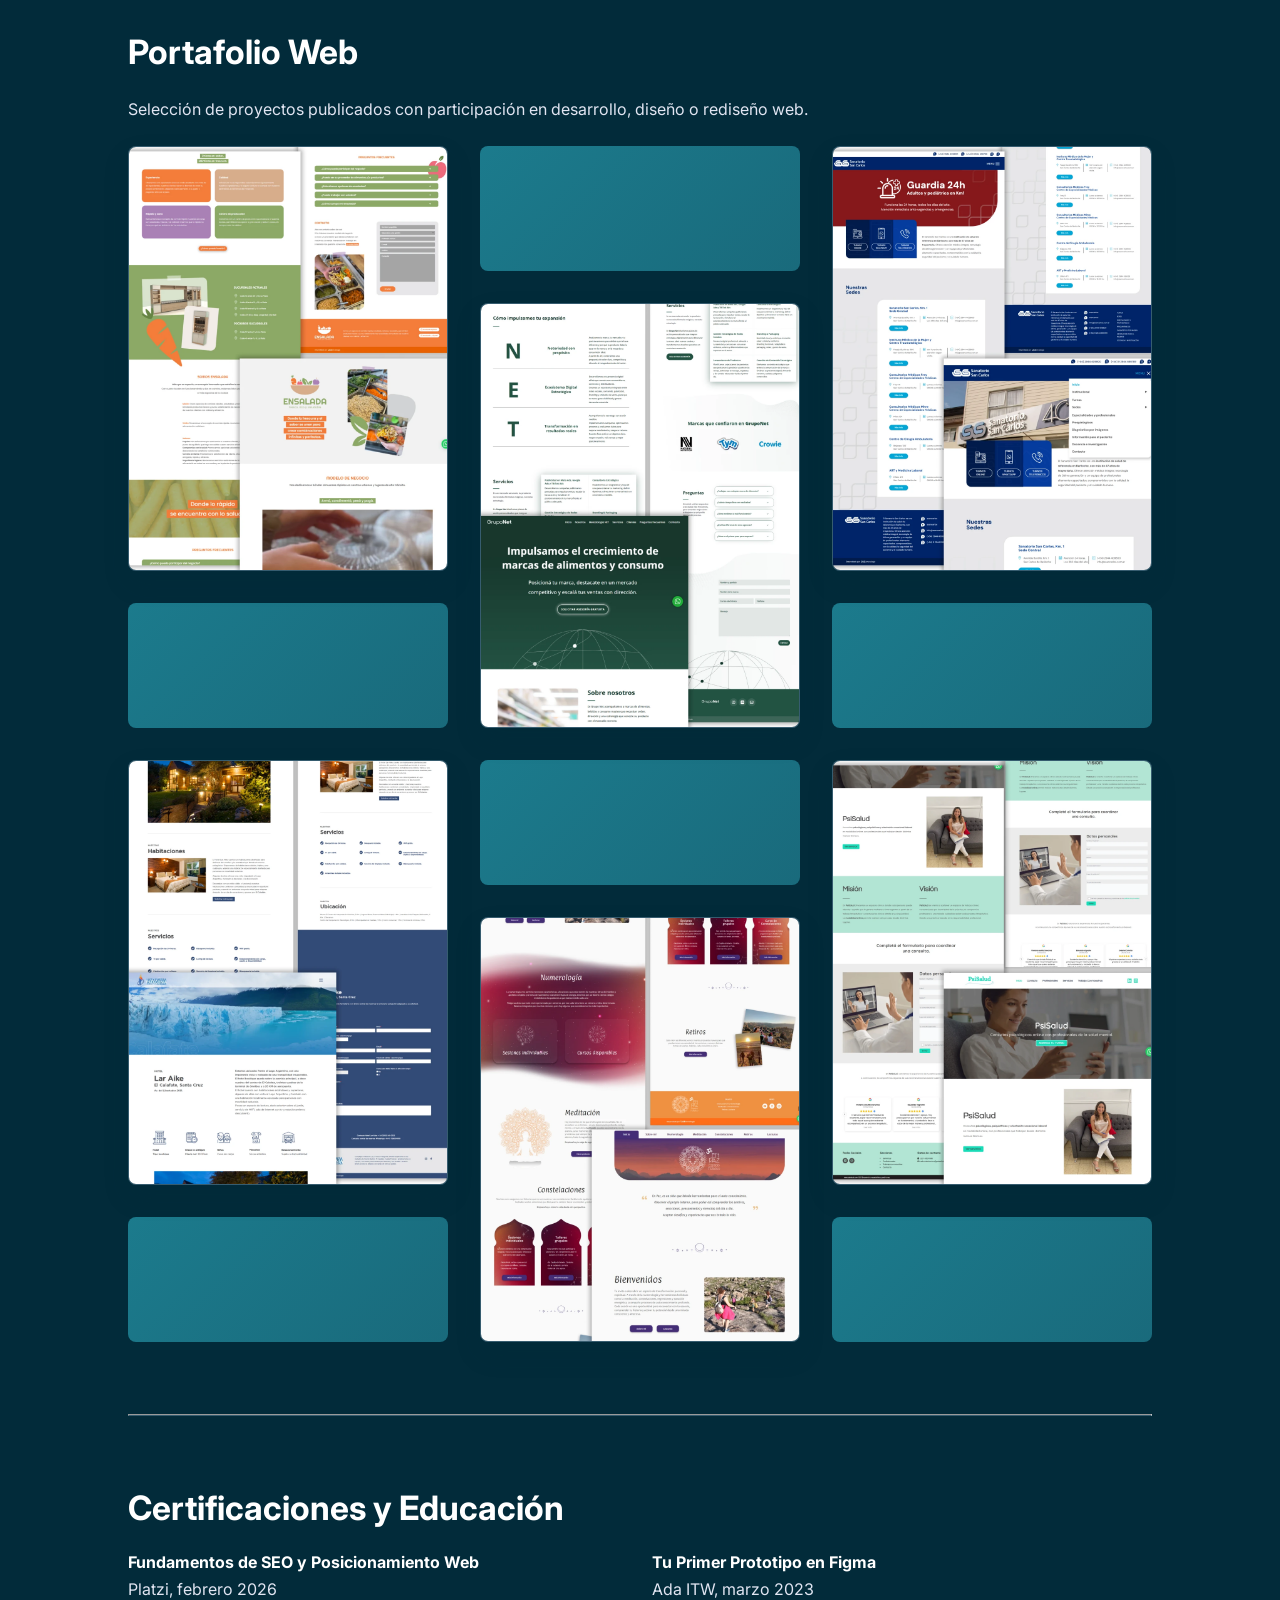
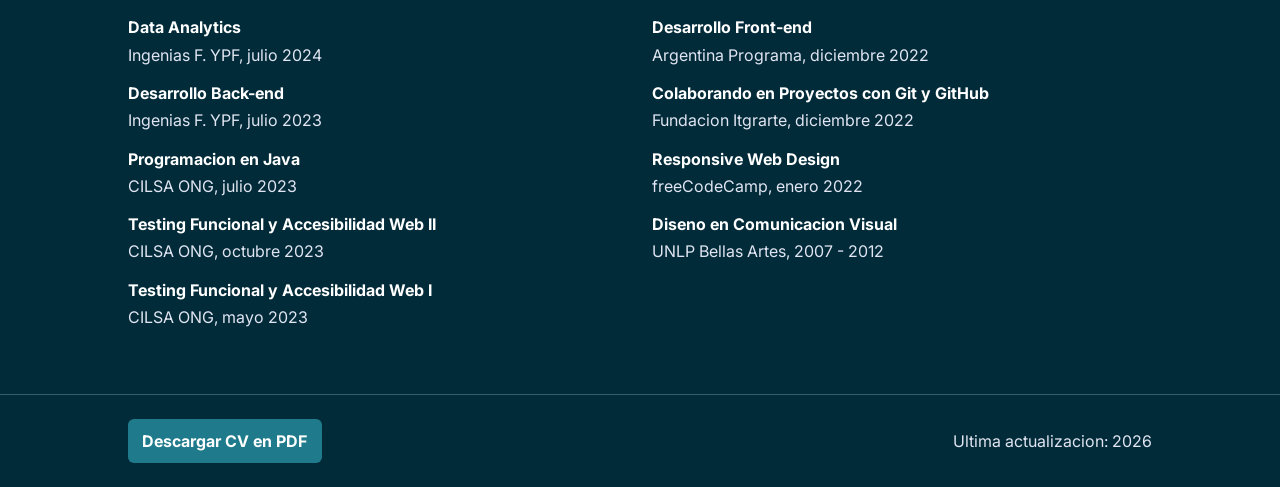
==== commit 6ab2e7cf: "ancho completo" ====
--- a/index.html
+++ b/index.html
@@ -60,6 +60,7 @@
     <a class="skip-link" href="#contenido">Saltar al contenido principal</a>
 
     <div class="page-shell">
+        <div class="page-inner">
         <header class="site-header">
             <nav class="site-nav" aria-label="Navegacion principal del CV">
                 <ul>
@@ -122,7 +123,7 @@
                         </div>
                         <p class="date">2024 - 2026</p>
                     </header>
-                    <p>Trabajé en un equipo multidisciplinario donde mi rol era el desarrollo y mantenimiento de soluciones digitales para clientes de distintos sectores, integrando desarrollo frontend con decisiones de experiencia de usuario y optimización de contenido.</p>
+                    <p>Trabajé en un equipo multidisciplinario donde mi rol era el desarrollo y mantenimiento de soluciones digitales para clientes de distintos sectores, integrando desarrollo frontend con decisiones de experiencia de usuario, optimización de contenido y accesibilidad web.</p>
                     <ul>
                         <li>Desarrollo de sitios web con HTML, CSS, JavaScript y WordPress.</li>
                         <li>Colaboracion en decisiones de UX/UI junto a equipos multidisciplinarios.</li>
@@ -196,7 +197,7 @@
                         <h2>Actualizando un modelo de negocio</h2>
                         <p><strong>El desafío:</strong> Transformar un servicio basado en proyectos individuales en un modelo de suscripción más escalable para la empresa y más accesible para los clientes.</p>
                         <p><strong>Mi aporte:</strong> Colaboré en la estrategia del producto, la definición de la propuesta de valor, el diseño de los planes comerciales y la implementación de la solución web.</p>
-                        <a class="project-cta" href="#trabajos" aria-label="Ver caso de estudio del proyecto destacado">Ver caso de estudio</a>
+                        <a class="project-cta" href="caso-de-estudio.html" aria-label="Ver caso de estudio del proyecto destacado">Ver caso de estudio</a>
                     </div>
                 </article>
             </section>
@@ -292,6 +293,8 @@
                     </div>
                 </section>
             </section>
+            
+            <hr>
 
             <section class="section" id="educacion" aria-labelledby="educacion-titulo">
                 <h2 id="educacion-titulo">Certificaciones y Educación</h2>
@@ -348,6 +351,7 @@
             <a class="button" href="CV-GutierrezJesica.pdf" download>Descargar CV en PDF</a>
             <p>Ultima actualizacion: 2026</p>
         </footer>
+        </div>
     </div>
 </body>
 </html>
--- a/estilos.css
+++ b/estilos.css
@@ -56,7 +56,7 @@
 body {
     margin: 0;
     min-height: 100vh;
-    background: #1b1b1b;
+    background: var(--bg);
     color: var(--text);
     font-family: var(--font-sans);
     font-optical-sizing: auto;
@@ -148,20 +148,12 @@
     transform: translateY(0);
 }
 
-.page-shell {
-    width: min(1120px, calc(100% - 32px));
-    margin: 32px auto;
-    background: var(--surface);
-    border: 0px solid var(--border);
-    box-shadow: 0 20px 60px var(--shadow);
-}
-
 .site-nav {
     display: flex;
     align-items: center;
     justify-content: space-between;
     gap: 1rem;
-    padding: 1rem 1.5rem;
+    padding: 1rem 10%;
     background: var(--surface);
     border-bottom: 1px solid rgba(191, 219, 247, 0.28);
 }
@@ -216,7 +208,7 @@
 }
 
 .hero {
-    padding: clamp(2rem, 6vw, 4rem) clamp(1.5rem, 5vw, 4rem);
+    padding: 4rem 10%;
 }
 
 .eyebrow {
@@ -254,14 +246,17 @@
     font-weight: var(--font-weight-bold);
 }
 
-main {
-    padding: 0 clamp(1.5rem, 5vw, 4rem) clamp(2rem, 5vw, 4rem);
-}
-
 .section {
-    padding: 2.2rem 0;
-}
-
+    padding: 4rem 10%;
+}
+#trabajos {
+    padding-bottom: 4rem;
+}
+
+hr {
+    width: 80%;
+    border-bottom: 1px solid rgba(191, 219, 247, 0.28);
+}
 .section:first-child {
     border-top: 0;
 }
@@ -272,16 +267,16 @@
 
 .section > p + p {
     margin-top: 1rem;
+}
+
+#perfil {
+    margin-bottom: 2rem;
 }
 
 .contact-section,
 #experiencia,
 #proyecto {
     background: var(--surface-muted);
-    margin-right: calc(clamp(1.5rem, 5vw, 4rem) * -1);
-    margin-left: calc(clamp(1.5rem, 5vw, 4rem) * -1);
-    padding-right: clamp(1.5rem, 5vw, 4rem);
-    padding-left: clamp(1.5rem, 5vw, 4rem);
 }
 
 #competencias {
@@ -293,6 +288,7 @@
     grid-template-columns: repeat(2, minmax(0, 1fr));
     gap: 1rem;
     font-style: normal;
+    margin-bottom: 0.85rem;
 }
 
 .contact-grid p {
@@ -345,6 +341,7 @@
     display: grid;
     grid-template-columns: repeat(2, minmax(0, 1fr));
     gap: 2.5rem;
+    margin-bottom: 2.5rem;
 }
 
 .skills-grid section {
@@ -596,8 +593,6 @@
     color: var(--palette-text);
 }
 
-
-
 .card-overlay:active .card-cta {
     transform: translateY(1px);
     background: var(--surface);
@@ -674,8 +669,8 @@
     align-items: center;
     justify-content: space-between;
     gap: 1rem;
-    padding: 1.5rem clamp(1.5rem, 5vw, 4rem);
-    border-top: 1px solid var(--border);
+    padding: 1.5rem 10%;
+    border-top: 1px solid rgba(191, 219, 247, 0.28);
     color: var(--muted);
 }
 
